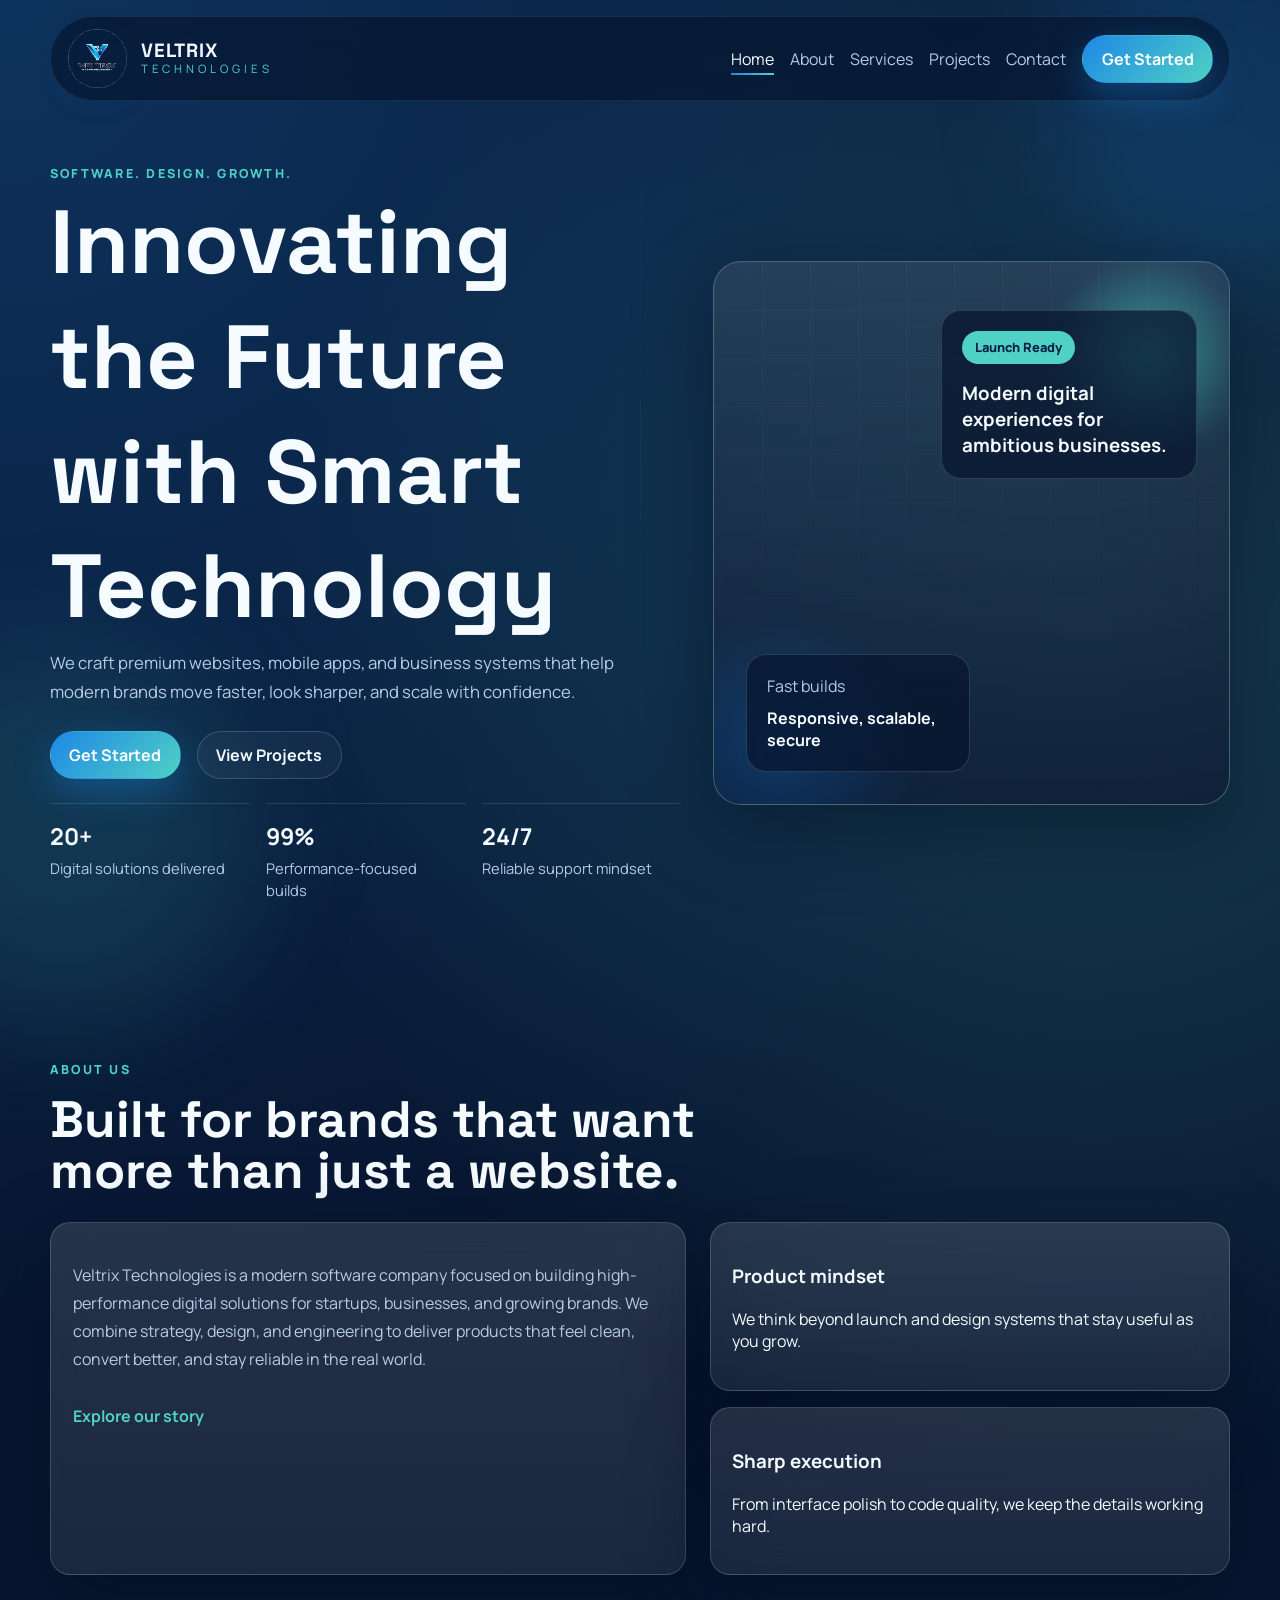
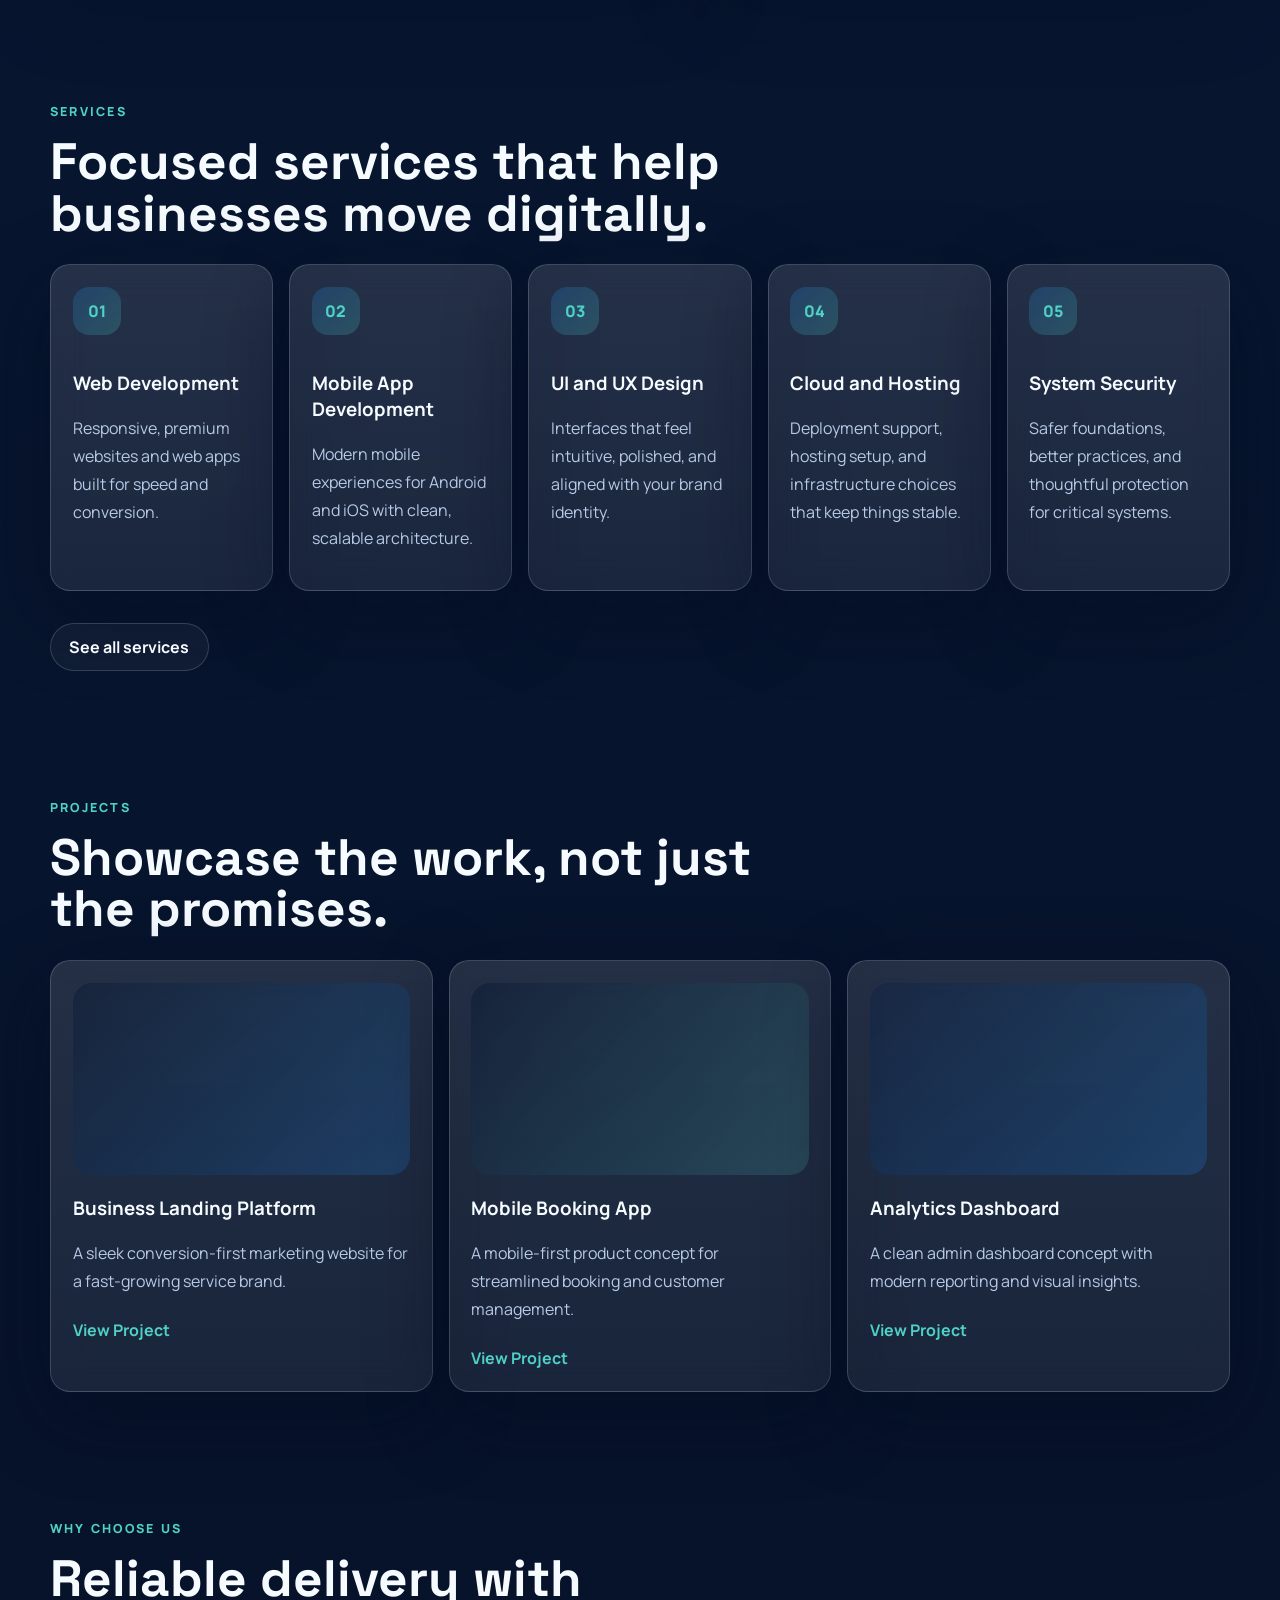
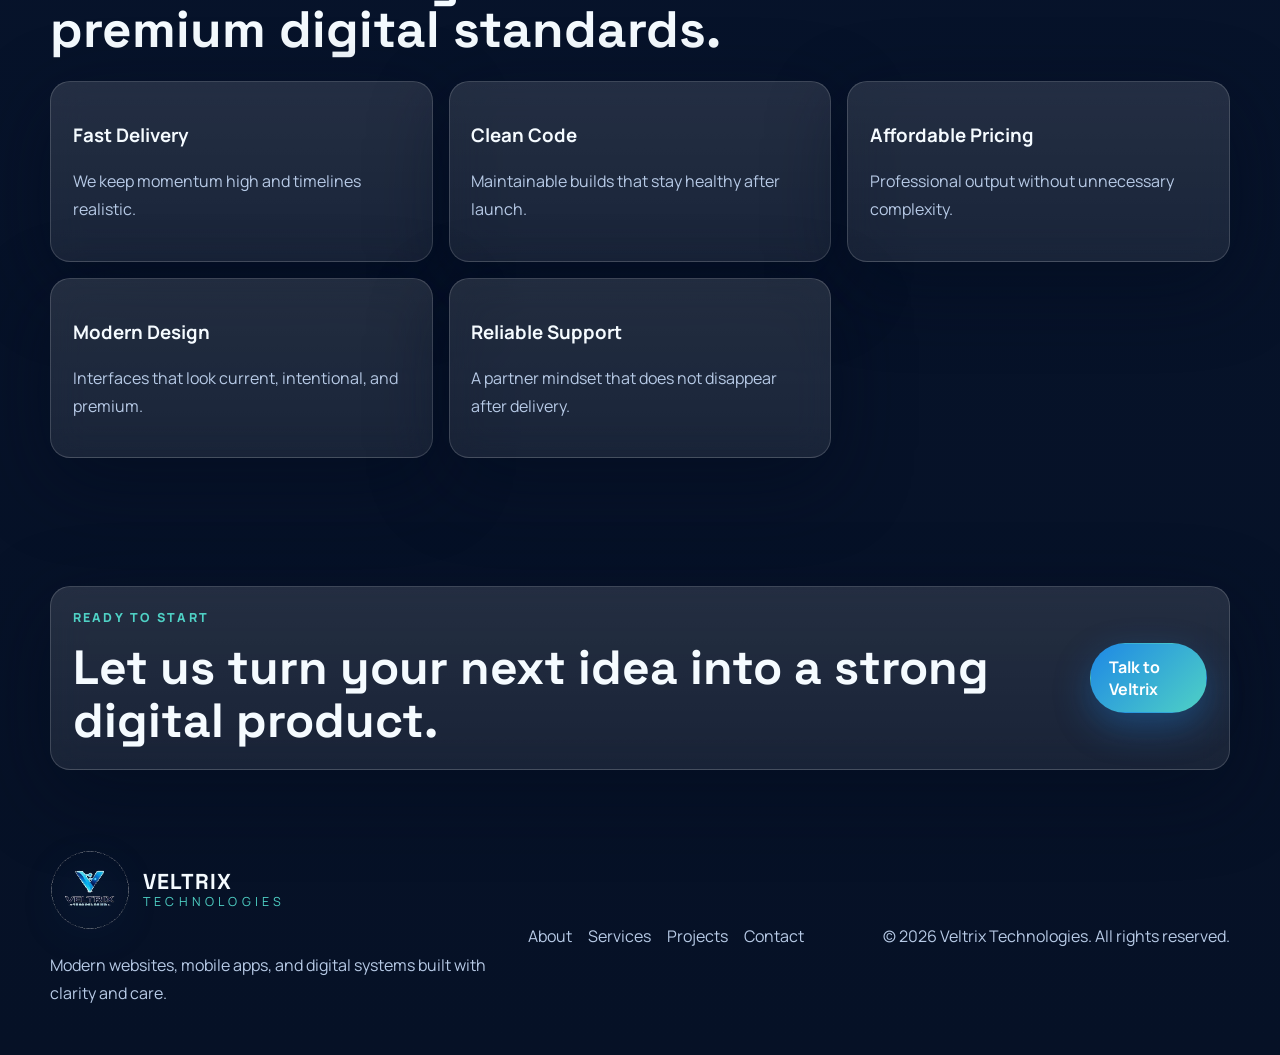
==== veltrix technologies/index.html @ 3b8d6b0b "Veltrix Technologies is a modern tech-focused brand built around creating digital solutions that ble" ====
<!DOCTYPE html>
<html lang="en">
<head>
  <meta charset="UTF-8">
  <meta name="viewport" content="width=device-width, initial-scale=1.0">
  <meta
    name="description"
    content="Veltrix Technologies builds modern websites, mobile apps, and digital systems for ambitious businesses."
  >
  <title>Veltrix Technologies</title>
  <link rel="preconnect" href="https://fonts.googleapis.com">
  <link rel="preconnect" href="https://fonts.gstatic.com" crossorigin>
  <link
    href="https://fonts.googleapis.com/css2?family=Manrope:wght@400;500;600;700;800&family=Space+Grotesk:wght@500;700&display=swap"
    rel="stylesheet"
  >
  <link rel="stylesheet" href="styles.css">
</head>
<body>
  <div class="site-shell">
    <div class="ambient-line" aria-hidden="true"></div>
    <header class="hero-wrap">
      <nav class="navbar">
        <a class="brand" href="index.html" aria-label="Veltrix Technologies home">
          <img class="brand-mark" src="assets/logo-transparent.png" alt="Veltrix Technologies logo">
          <span class="brand-text">
            <strong>Veltrix</strong>
            <span>Technologies</span>
          </span>
        </a>

        <button class="nav-toggle" aria-label="Toggle navigation" aria-expanded="false">
          <span></span>
          <span></span>
          <span></span>
        </button>

        <div class="nav-links">
          <a class="active" href="index.html">Home</a>
          <a href="about.html">About</a>
          <a href="services.html">Services</a>
          <a href="projects.html">Projects</a>
          <a href="contact.html">Contact</a>
          <a class="btn btn-primary" href="contact.html">Get Started</a>
        </div>
      </nav>

      <section class="hero section">
        <div class="hero-copy">
          <p class="eyebrow">Software. Design. Growth.</p>
          <h1 class="hero-rotator" aria-live="polite">
            <span class="hero-rotator-text">Innovating the Future with Smart Technology</span>
          </h1>
          <p class="hero-text">
            We craft premium websites, mobile apps, and business systems that help modern
            brands move faster, look sharper, and scale with confidence.
          </p>
          <div class="hero-actions">
            <a class="btn btn-primary" href="contact.html">Get Started</a>
            <a class="btn btn-secondary" href="projects.html">View Projects</a>
          </div>
          <ul class="hero-metrics">
            <li><strong>20+</strong><span>Digital solutions delivered</span></li>
            <li><strong>99%</strong><span>Performance-focused builds</span></li>
            <li><strong>24/7</strong><span>Reliable support mindset</span></li>
          </ul>
        </div>

        <div class="hero-visual glass-card">
          <video
            class="hero-video"
            id="home-hero-video"
            autoplay
            muted
            loop
            playsinline
            poster="https://images.unsplash.com/photo-1515879218367-8466d910aaa4?auto=format&fit=crop&w=1200&q=80"
            aria-label="Developers coding on laptops"
          >
            <source id="home-hero-video-primary" src="https://www.pexels.com/download/video/34704446/" type="video/mp4">
            <source id="home-hero-video-secondary" src="https://www.pexels.com/download/video/11274330/" type="video/mp4">
          </video>
          <div class="visual-grid"></div>
          <div class="orb orb-one"></div>
          <div class="orb orb-two"></div>
          <div class="dashboard-card card-top">
            <span class="chip">Launch Ready</span>
            <h3>Modern digital experiences for ambitious businesses.</h3>
          </div>
          <div class="dashboard-card card-bottom">
            <p>Fast builds</p>
            <strong>Responsive, scalable, secure</strong>
          </div>
        </div>
      </section>
    </header>

    <main>
      <section class="section preview-section">
        <div class="section-heading">
          <p class="eyebrow">About Us</p>
          <h2>Built for brands that want more than just a website.</h2>
        </div>
        <div class="about-grid">
          <div class="about-copy glass-card">
            <p>
              Veltrix Technologies is a modern software company focused on building
              high-performance digital solutions for startups, businesses, and growing brands.
              We combine strategy, design, and engineering to deliver products that feel clean,
              convert better, and stay reliable in the real world.
            </p>
            <a class="text-link" href="about.html">Explore our story</a>
          </div>
          <div class="about-points">
            <article class="mini-card glass-card">
              <h3>Product mindset</h3>
              <p>We think beyond launch and design systems that stay useful as you grow.</p>
            </article>
            <article class="mini-card glass-card">
              <h3>Sharp execution</h3>
              <p>From interface polish to code quality, we keep the details working hard.</p>
            </article>
          </div>
        </div>
      </section>

      <section class="section services">
        <div class="section-heading">
          <p class="eyebrow">Services</p>
          <h2>Focused services that help businesses move digitally.</h2>
        </div>
        <div class="card-grid services-grid">
          <article class="service-card glass-card">
            <span class="icon">01</span>
            <h3>Web Development</h3>
            <p>Responsive, premium websites and web apps built for speed and conversion.</p>
          </article>
          <article class="service-card glass-card">
            <span class="icon">02</span>
            <h3>Mobile App Development</h3>
            <p>Modern mobile experiences for Android and iOS with clean, scalable architecture.</p>
          </article>
          <article class="service-card glass-card">
            <span class="icon">03</span>
            <h3>UI and UX Design</h3>
            <p>Interfaces that feel intuitive, polished, and aligned with your brand identity.</p>
          </article>
          <article class="service-card glass-card">
            <span class="icon">04</span>
            <h3>Cloud and Hosting</h3>
            <p>Deployment support, hosting setup, and infrastructure choices that keep things stable.</p>
          </article>
          <article class="service-card glass-card">
            <span class="icon">05</span>
            <h3>System Security</h3>
            <p>Safer foundations, better practices, and thoughtful protection for critical systems.</p>
          </article>
        </div>
        <div class="section-action">
          <a class="btn btn-secondary" href="services.html">See all services</a>
        </div>
      </section>

      <section class="section projects">
        <div class="section-heading">
          <p class="eyebrow">Projects</p>
          <h2>Showcase the work, not just the promises.</h2>
        </div>
        <div class="card-grid projects-grid">
          <article class="project-card glass-card">
            <div class="project-image project-one"></div>
            <h3>Business Landing Platform</h3>
            <p>A sleek conversion-first marketing website for a fast-growing service brand.</p>
            <a href="projects.html">View Project</a>
          </article>
          <article class="project-card glass-card">
            <div class="project-image project-two"></div>
            <h3>Mobile Booking App</h3>
            <p>A mobile-first product concept for streamlined booking and customer management.</p>
            <a href="projects.html">View Project</a>
          </article>
          <article class="project-card glass-card">
            <div class="project-image project-three"></div>
            <h3>Analytics Dashboard</h3>
            <p>A clean admin dashboard concept with modern reporting and visual insights.</p>
            <a href="projects.html">View Project</a>
          </article>
        </div>
      </section>

      <section class="section why-us">
        <div class="section-heading">
          <p class="eyebrow">Why Choose Us</p>
          <h2>Reliable delivery with premium digital standards.</h2>
        </div>
        <div class="card-grid why-grid">
          <article class="reason-card glass-card"><h3>Fast Delivery</h3><p>We keep momentum high and timelines realistic.</p></article>
          <article class="reason-card glass-card"><h3>Clean Code</h3><p>Maintainable builds that stay healthy after launch.</p></article>
          <article class="reason-card glass-card"><h3>Affordable Pricing</h3><p>Professional output without unnecessary complexity.</p></article>
          <article class="reason-card glass-card"><h3>Modern Design</h3><p>Interfaces that look current, intentional, and premium.</p></article>
          <article class="reason-card glass-card"><h3>Reliable Support</h3><p>A partner mindset that does not disappear after delivery.</p></article>
        </div>
      </section>

      <section class="section cta-band">
        <div class="cta-panel glass-card">
          <div>
            <p class="eyebrow">Ready To Start</p>
            <h2>Let us turn your next idea into a strong digital product.</h2>
          </div>
          <a class="btn btn-primary" href="contact.html">Talk to Veltrix</a>
        </div>
      </section>
    </main>

    <footer class="footer">
      <div class="footer-brand">
        <a class="brand" href="index.html">
          <img class="brand-mark" src="assets/logo-transparent.png" alt="Veltrix Technologies logo">
          <span class="brand-text">
            <strong>Veltrix</strong>
            <span>Technologies</span>
          </span>
        </a>
        <p>Modern websites, mobile apps, and digital systems built with clarity and care.</p>
      </div>
      <div class="footer-links">
        <a href="about.html">About</a>
        <a href="services.html">Services</a>
        <a href="projects.html">Projects</a>
        <a href="contact.html">Contact</a>
      </div>
      <p class="copyright">&copy; 2026 Veltrix Technologies. All rights reserved.</p>
    </footer>
  </div>

  <script src="script.js"></script>
</body>
</html>
---- veltrix technologies/styles.css ----
:root {
  --bg: #07152f;
  --bg-soft: #0a1f44;
  --surface: rgba(255, 255, 255, 0.08);
  --surface-strong: rgba(255, 255, 255, 0.12);
  --border: rgba(255, 255, 255, 0.16);
  --text: #f5fbff;
  --muted: #b7cae6;
  --primary: #1e88e5;
  --accent: #4fd1c5;
  --shadow: 0 24px 80px rgba(3, 11, 28, 0.45);
  --radius-lg: 28px;
  --radius-md: 20px;
  --radius-sm: 14px;
  --container: 1180px;
  --section-space: 4rem;
}

* {
  box-sizing: border-box;
}

html {
  scroll-behavior: smooth;
}

body {
  margin: 0;
  font-family: "Manrope", sans-serif;
  color: var(--text);
  background:
    radial-gradient(circle at top left, rgba(30, 136, 229, 0.24), transparent 30%),
    radial-gradient(circle at 85% 15%, rgba(79, 209, 197, 0.2), transparent 22%),
    linear-gradient(180deg, #081833 0%, #07152f 45%, #061126 100%);
  overflow-x: hidden;
}

body.menu-open {
  overflow: hidden;
}

a {
  color: inherit;
  text-decoration: none;
}

button,
input,
textarea {
  font: inherit;
}

.site-shell {
  position: relative;
  overflow: hidden;
}

.site-shell::before,
.site-shell::after {
  content: "";
  position: fixed;
  inset: auto;
  width: 24rem;
  height: 24rem;
  border-radius: 50%;
  filter: blur(60px);
  pointer-events: none;
  z-index: -1;
}

.site-shell::before {
  top: -6rem;
  right: -10rem;
  background: rgba(30, 136, 229, 0.18);
}

.site-shell::after {
  bottom: -8rem;
  left: -8rem;
  background: rgba(79, 209, 197, 0.12);
}

.site-shell .ambient-line {
  position: fixed;
  inset: 0 auto 0 50%;
  width: 1px;
  background: linear-gradient(180deg, transparent, rgba(79, 209, 197, 0.12), transparent);
  opacity: 0.35;
  pointer-events: none;
  z-index: -1;
}

.section,
.navbar,
.footer {
  width: min(calc(100% - 2rem), var(--container));
  margin: 0 auto;
}

.section {
  padding: var(--section-space) 0;
}

.hero-wrap {
  padding-bottom: 2rem;
}

.page-top {
  padding-bottom: 0.75rem;
}

.navbar {
  position: sticky;
  top: 0;
  z-index: 20;
  display: flex;
  align-items: center;
  justify-content: space-between;
  margin-top: 1rem;
  padding: 0.7rem 1rem;
  background: rgba(7, 21, 47, 0.68);
  border: 1px solid rgba(255, 255, 255, 0.08);
  border-radius: 999px;
  transition: transform 220ms ease, border-color 220ms ease, background 220ms ease, box-shadow 220ms ease;
  -webkit-backdrop-filter: blur(16px);
    backdrop-filter: blur(16px);
}

.brand {
  display: inline-flex;
  align-items: center;
  gap: 0.8rem;
  flex: 0 0 auto;
}

.brand-mark {
  width: 3.8rem;
  height: 3.8rem;
  display: block;
  object-fit: contain;
  object-position: center;
  filter: drop-shadow(0 10px 24px rgba(30, 136, 229, 0.25));
  transition: transform 260ms ease, filter 260ms ease;
}

.brand-text {
  display: flex;
  flex-direction: column;
  line-height: 0.95;
}

.brand-text strong {
  font-family: "Space Grotesk", sans-serif;
  font-size: 1.2rem;
  letter-spacing: 0.05em;
  text-transform: uppercase;
}

.brand-text span {
  margin-top: 0.22rem;
  font-size: 0.72rem;
  color: var(--accent);
  letter-spacing: 0.34em;
  text-transform: uppercase;
}

.brand:hover .brand-mark,
.brand:focus-visible .brand-mark {
  transform: translateY(-2px) scale(1.02);
  filter: drop-shadow(0 16px 30px rgba(79, 209, 197, 0.32));
}

.nav-links {
  display: flex;
  align-items: center;
  gap: 1rem;
}

.nav-links a:not(.btn) {
  position: relative;
  color: var(--muted);
  transition: color 180ms ease, transform 180ms ease;
}

.nav-links a:not(.btn)::after {
  content: "";
  position: absolute;
  left: 0;
  bottom: -0.35rem;
  width: 100%;
  height: 2px;
  background: linear-gradient(90deg, var(--primary), var(--accent));
  transform: scaleX(0);
  transform-origin: left;
  transition: transform 220ms ease;
}

.nav-links a.active:not(.btn) {
  color: var(--text);
}

.nav-links a:not(.btn):hover,
.nav-links a:not(.btn):focus-visible {
  color: var(--text);
  transform: translateY(-1px);
}

.nav-links a:not(.btn):hover::after,
.nav-links a:not(.btn):focus-visible::after,
.nav-links a.active:not(.btn)::after {
  transform: scaleX(1);
}

.nav-toggle {
  display: none;
  border: 0;
  background: transparent;
  flex-direction: column;
  gap: 0.35rem;
  padding: 0.25rem;
  cursor: pointer;
}

.nav-toggle span {
  width: 1.5rem;
  height: 2px;
  background: var(--text);
  border-radius: 999px;
  transition: transform 180ms ease, opacity 180ms ease;
}

.btn {
  display: inline-flex;
  align-items: center;
  justify-content: center;
  gap: 0.5rem;
  padding: 0.75rem 1.15rem;
  border: 1px solid transparent;
  border-radius: 999px;
  font-weight: 700;
  position: relative;
  overflow: hidden;
  transition: transform 180ms ease, box-shadow 180ms ease, border-color 180ms ease, background 180ms ease;
}

.btn:hover,
.btn:focus-visible {
  transform: translateY(-2px);
}

.btn-primary {
  background: linear-gradient(135deg, var(--primary), var(--accent));
  color: #fff;
  box-shadow: 0 14px 36px rgba(30, 136, 229, 0.35);
}

.btn::after {
  content: "";
  position: absolute;
  inset: 0;
  background: linear-gradient(120deg, transparent 20%, rgba(255, 255, 255, 0.24) 50%, transparent 80%);
  transform: translateX(-120%);
  transition: transform 450ms ease;
}

.btn:hover::after,
.btn:focus-visible::after {
  transform: translateX(120%);
}

.btn-secondary {
  background: rgba(255, 255, 255, 0.04);
  color: var(--text);
  border-color: var(--border);
}

.hero {
  display: grid;
  grid-template-columns: 1.1fr 0.9fr;
  align-items: center;
  gap: 2rem;
  min-height: calc(100vh - 7rem);
}

.eyebrow {
  margin: 0 0 1rem;
  text-transform: uppercase;
  letter-spacing: 0.18em;
  color: var(--accent);
  font-size: 0.78rem;
  font-weight: 800;
}

.hero h1,
.section-heading h2 {
  margin: 0;
  font-family: "Space Grotesk", sans-serif;
  line-height: 1;
}

.hero h1 {
  font-size: clamp(3rem, 7vw, 5.7rem);
  max-width: 11ch;
}

.hero-rotator {
  position: relative;
  min-height: 3.6em;
}

.hero-rotator-text {
  display: inline-flex;
  flex-wrap: wrap;
  gap: 0.28em;
  align-content: flex-start;
}

.hero-rotator-word {
  display: inline-block;
  opacity: 1;
  transform: translateY(0);
}

.hero-rotator-text.is-entering .hero-rotator-word {
  opacity: 0;
  transform: translateY(0.45em);
  animation: heroWordIn 0.55s ease forwards;
}

.hero-rotator-text.is-leaving .hero-rotator-word {
  animation: heroWordOut 0.42s ease forwards;
}

.page-hero {
  padding-top: 3rem;
  padding-bottom: 1rem;
}

.page-hero-split {
  display: grid;
  grid-template-columns: minmax(0, 1.05fr) minmax(20rem, 0.95fr);
  align-items: stretch;
  gap: 1.5rem;
}

.page-hero-copy {
  max-width: 40rem;
  display: flex;
  flex-direction: column;
  justify-content: center;
}

.page-hero-balanced {
  align-items: center;
}

.page-hero-balanced .page-hero-copy {
  max-width: 38rem;
}

.page-hero h1 {
  margin: 0;
  max-width: 12ch;
  font-family: "Space Grotesk", sans-serif;
  font-size: clamp(2.8rem, 7vw, 5rem);
  line-height: 1;
}

.hero-text,
.about-copy p,
.service-card p,
.project-card p,
.reason-card p,
.story-card p,
.value-card p,
.timeline-step p,
.capability-copy p,
.leader-card p,
.contact-panel p,
.footer p {
  color: var(--muted);
  line-height: 1.75;
}

.hero-text {
  max-width: 60ch;
  margin: 1rem 0 0;
  font-size: 1.05rem;
}

.hero-actions {
  display: flex;
  flex-wrap: wrap;
  gap: 1rem;
  margin: 1.5rem 0;
}

.hero-metrics {
  list-style: none;
  padding: 0;
  margin: 1.4rem 0 0;
  display: grid;
  grid-template-columns: repeat(3, minmax(0, 1fr));
  gap: 1rem;
}

.hero-metrics li {
  padding: 1rem 1rem 0 0;
  border-top: 1px solid rgba(255, 255, 255, 0.12);
}

.hero-metrics strong {
  display: block;
  font-size: 1.45rem;
  margin-bottom: 0.35rem;
}

.hero-metrics span {
  color: var(--muted);
  font-size: 0.92rem;
}

.glass-card {
  background: linear-gradient(180deg, var(--surface-strong), var(--surface));
  border: 1px solid var(--border);
  box-shadow: var(--shadow);
  -webkit-backdrop-filter: blur(18px);
  backdrop-filter: blur(18px);
  transition: transform 260ms ease, border-color 260ms ease, box-shadow 260ms ease, background 260ms ease;
}

.hero-visual {
  position: relative;
  min-height: 34rem;
  border-radius: var(--radius-lg);
  overflow: hidden;
  isolation: isolate;
}

.hero-video {
  width: 100%;
  height: 100%;
  object-fit: cover;
  transition: opacity 420ms ease;
}

.hero-video.is-swapping {
  opacity: 0.45;
}

.hero-visual .hero-video {
  position: absolute;
  inset: 0;
}

.hero-visual::after,
.hero-media::after {
  content: "";
  position: absolute;
  inset: 0;
  background: linear-gradient(180deg, rgba(7, 21, 47, 0.18), rgba(7, 21, 47, 0.72));
  pointer-events: none;
}

.visual-grid {
  position: absolute;
  inset: 0;
  background-image:
    linear-gradient(rgba(255, 255, 255, 0.06) 1px, transparent 1px),
    linear-gradient(90deg, rgba(255, 255, 255, 0.06) 1px, transparent 1px);
  background-size: 3rem 3rem;
  mask-image: linear-gradient(180deg, rgba(0, 0, 0, 0.8), transparent);
  animation: pulseGrid 10s linear infinite;
}

.orb {
  position: absolute;
  border-radius: 50%;
  filter: blur(8px);
  animation: drift 9s ease-in-out infinite;
}

.orb-one {
  width: 14rem;
  height: 14rem;
  right: -2rem;
  top: -1rem;
  background: radial-gradient(circle, rgba(79, 209, 197, 0.9), transparent 65%);
}

.orb-two {
  width: 18rem;
  height: 18rem;
  left: -5rem;
  bottom: -6rem;
  animation-delay: -3s;
  background: radial-gradient(circle, rgba(30, 136, 229, 0.9), transparent 68%);
}

.dashboard-card {
  position: absolute;
  background: rgba(7, 21, 47, 0.72);
  border: 1px solid rgba(255, 255, 255, 0.14);
  border-radius: var(--radius-md);
  padding: 1.25rem;
  z-index: 2;
}

.card-top {
  top: 3rem;
  right: 2rem;
  max-width: 16rem;
}

.card-bottom {
  left: 2rem;
  bottom: 2rem;
  max-width: 14rem;
}

.chip {
  display: inline-flex;
  padding: 0.45rem 0.8rem;
  border-radius: 999px;
  font-size: 0.8rem;
  color: var(--bg-soft);
  background: var(--accent);
  font-weight: 800;
}

.dashboard-card h3,
.dashboard-card p,
.dashboard-card strong {
  margin: 0;
}

.dashboard-card h3 {
  margin-top: 1rem;
  line-height: 1.4;
}

.card-bottom p {
  color: var(--muted);
  margin-bottom: 0.65rem;
}

.section-heading {
  max-width: 44rem;
  margin-bottom: 1.6rem;
}

.hero-media {
  position: relative;
  min-height: 21rem;
  height: 100%;
  border-radius: var(--radius-lg);
  overflow: hidden;
}

.page-hero-balanced .hero-media {
  min-height: 18.5rem;
  max-height: 21rem;
}

.media-badge,
.media-caption {
  position: absolute;
  z-index: 2;
  -webkit-backdrop-filter: blur(14px);
  backdrop-filter: blur(14px);
}

.media-badge {
  top: 1.4rem;
  left: 1.4rem;
  display: inline-flex;
  align-items: center;
  gap: 0.55rem;
  padding: 0.7rem 1rem;
  border-radius: 999px;
  background: rgba(7, 21, 47, 0.7);
  border: 1px solid rgba(255, 255, 255, 0.14);
  color: #fff;
  font-size: 0.85rem;
  font-weight: 700;
  letter-spacing: 0.04em;
  text-transform: uppercase;
}

.media-badge::before {
  content: "";
  width: 0.65rem;
  height: 0.65rem;
  border-radius: 50%;
  background: var(--accent);
  box-shadow: 0 0 0 0.35rem rgba(79, 209, 197, 0.16);
}

.media-caption {
  right: 1.4rem;
  bottom: 1.4rem;
  max-width: 16rem;
  padding: 1rem 1.1rem;
  border-radius: 1.1rem;
  background: rgba(7, 21, 47, 0.74);
  border: 1px solid rgba(255, 255, 255, 0.12);
}

.media-caption strong,
.media-caption span {
  display: block;
}

.media-caption strong {
  margin-bottom: 0.3rem;
  font-size: 1rem;
}

.media-caption span {
  color: var(--muted);
  line-height: 1.55;
  font-size: 0.92rem;
}

.section-heading h2 {
  font-size: clamp(2rem, 4vw, 3.4rem);
}

.section-action {
  margin-top: 2rem;
}

.text-link {
  display: inline-block;
  margin-top: 1rem;
  color: var(--accent);
  font-weight: 700;
}

.about-grid,
.contact-grid,
.story-grid,
.capability-grid {
  display: grid;
  grid-template-columns: 1.1fr 0.9fr;
  gap: 1.5rem;
}

.about-copy,
.story-card,
.capability-copy,
.capability-list,
.leader-card,
.contact-panel,
.contact-form,
.mini-card,
.service-card,
.project-card,
.reason-card,
.value-card,
.timeline-step,
.stat-card,
.cta-panel {
  border-radius: var(--radius-md);
  padding: 1.35rem;
}

.about-points,
.story-stack,
.values-grid {
  display: grid;
  gap: 1rem;
}

.card-grid {
  display: grid;
  gap: 1rem;
}

.services-grid {
  grid-template-columns: repeat(5, minmax(0, 1fr));
}

.projects-grid,
.why-grid,
.projects-grid-wide {
  grid-template-columns: repeat(3, minmax(0, 1fr));
}

.service-card,
.project-card,
.reason-card,
.mini-card,
.value-card,
.timeline-step,
.stat-card {
  transition: transform 220ms ease, border-color 220ms ease, box-shadow 220ms ease;
}

.service-card:hover,
.project-card:hover,
.reason-card:hover,
.mini-card:hover,
.value-card:hover,
.timeline-step:hover,
.stat-card:hover,
.contact-panel:hover,
.contact-form:hover,
.about-copy:hover,
.story-card:hover,
.capability-copy:hover,
.capability-list:hover,
.leader-card:hover {
  transform: translateY(-8px) scale(1.01);
  border-color: rgba(79, 209, 197, 0.35);
  box-shadow: 0 26px 60px rgba(3, 11, 28, 0.55);
}

.icon {
  display: inline-flex;
  align-items: center;
  justify-content: center;
  width: 3rem;
  height: 3rem;
  margin-bottom: 1rem;
  border-radius: 1rem;
  font-weight: 800;
  background: linear-gradient(135deg, rgba(30, 136, 229, 0.22), rgba(79, 209, 197, 0.22));
  color: var(--accent);
}

.project-image {
  height: 12rem;
  border-radius: 1.2rem;
  margin-bottom: 1.25rem;
  background-size: cover;
  background-position: center;
}

.project-one {
  background:
    linear-gradient(135deg, rgba(7, 21, 47, 0.38), rgba(30, 136, 229, 0.22)),
    url("https://images.unsplash.com/photo-1498050108023-c5249f4df085?auto=format&fit=crop&w=1200&q=80");
}

.project-two {
  background:
    linear-gradient(135deg, rgba(7, 21, 47, 0.42), rgba(79, 209, 197, 0.18)),
    url("https://images.unsplash.com/photo-1515879218367-8466d910aaa4?auto=format&fit=crop&w=1200&q=80");
}

.project-three {
  background:
    linear-gradient(135deg, rgba(10, 31, 68, 0.4), rgba(30, 136, 229, 0.24)),
    url("https://images.unsplash.com/photo-1461749280684-dccba630e2f6?auto=format&fit=crop&w=1200&q=80");
}

.project-card a {
  display: inline-block;
  margin-top: 0.5rem;
  color: var(--accent);
  font-weight: 700;
  transition: transform 180ms ease, color 180ms ease;
}

.project-card a:hover,
.project-card a:focus-visible,
.text-link:hover,
.text-link:focus-visible {
  transform: translateX(4px);
}

.stats-grid {
  display: grid;
  grid-template-columns: repeat(4, minmax(0, 1fr));
  gap: 1.5rem;
}

.stat-card strong {
  display: block;
  font-family: "Space Grotesk", sans-serif;
  font-size: 2.4rem;
  margin-bottom: 0.75rem;
}

.stat-card span {
  color: var(--muted);
  line-height: 1.6;
}

.values-grid {
  grid-template-columns: repeat(4, minmax(0, 1fr));
}

.timeline {
  display: grid;
  grid-template-columns: repeat(4, minmax(0, 1fr));
  gap: 1.5rem;
}

.timeline-number {
  display: inline-flex;
  margin-bottom: 1rem;
  color: var(--accent);
  font-weight: 800;
  letter-spacing: 0.08em;
}

.capability-list h3 {
  margin-top: 0;
}

.capability-list ul {
  padding-left: 1.2rem;
  margin: 1rem 0 0;
  color: var(--muted);
  line-height: 1.9;
}

.cta-panel {
  display: flex;
  align-items: center;
  justify-content: space-between;
  gap: 1.5rem;
}

.cta-panel h2,
.leader-card h2,
.story-card h2,
.capability-copy h2 {
  margin: 0;
  font-family: "Space Grotesk", sans-serif;
  font-size: clamp(2rem, 4vw, 3rem);
  line-height: 1.1;
}

.leader-card {
  max-width: 58rem;
}

.timeline-step,
.stat-card,
.reason-card,
.service-card,
.project-card,
.mini-card,
.value-card {
  position: relative;
  overflow: hidden;
}

.timeline-step::before,
.stat-card::before,
.reason-card::before,
.service-card::before,
.project-card::before,
.mini-card::before,
.value-card::before {
  content: "";
  position: absolute;
  inset: auto -20% -45% auto;
  width: 10rem;
  height: 10rem;
  border-radius: 50%;
  background: radial-gradient(circle, rgba(79, 209, 197, 0.18), transparent 70%);
  opacity: 0;
  transition: opacity 220ms ease;
}

.timeline-step:hover::before,
.stat-card:hover::before,
.reason-card:hover::before,
.service-card:hover::before,
.project-card:hover::before,
.mini-card:hover::before,
.value-card:hover::before {
  opacity: 1;
}

.contact-list {
  list-style: none;
  padding: 0;
  margin: 2rem 0 0;
  display: grid;
  gap: 1rem;
}

.contact-list li {
  display: flex;
  flex-direction: column;
  gap: 0.35rem;
}

.contact-list span {
  color: var(--muted);
}

.contact-list a {
  color: var(--accent);
  text-decoration: none;
  width: fit-content;
}

.contact-list a:hover {
  text-decoration: underline;
}

.social-links {
  display: flex;
  flex-wrap: wrap;
  gap: 0.8rem;
  margin-top: 1.4rem;
}

.social-link {
  width: 2.9rem;
  height: 2.9rem;
  display: inline-flex;
  align-items: center;
  justify-content: center;
  border-radius: 999px;
  border: 1px solid rgba(255, 255, 255, 0.12);
  background: rgba(255, 255, 255, 0.04);
  transition: transform 180ms ease, border-color 180ms ease, box-shadow 180ms ease, background 180ms ease;
}

.social-link svg {
  width: 1.18rem;
  height: 1.18rem;
  fill: #fff;
}

.social-link:hover,
.social-link:focus-visible {
  transform: translateY(-3px);
  border-color: rgba(79, 209, 197, 0.35);
  box-shadow: 0 14px 30px rgba(3, 11, 28, 0.32);
}

.social-whatsapp:hover,
.social-whatsapp:focus-visible {
  background: rgba(37, 211, 102, 0.18);
}

.social-facebook:hover,
.social-facebook:focus-visible {
  background: rgba(24, 119, 242, 0.18);
}

.social-instagram:hover,
.social-instagram:focus-visible {
  background: rgba(225, 48, 108, 0.18);
}

.social-x:hover,
.social-x:focus-visible {
  background: rgba(255, 255, 255, 0.12);
}

.contact-form {
  display: grid;
  gap: 1rem;
}

.contact-form label {
  display: grid;
  gap: 0.55rem;
  font-weight: 600;
}

.contact-form input,
.contact-form textarea {
  width: 100%;
  border: 1px solid rgba(255, 255, 255, 0.14);
  border-radius: var(--radius-sm);
  background: rgba(255, 255, 255, 0.04);
  color: var(--text);
  padding: 0.95rem 1rem;
  outline: none;
  transition: border-color 180ms ease, box-shadow 180ms ease;
}

.contact-form input:focus,
.contact-form textarea:focus {
  border-color: rgba(79, 209, 197, 0.6);
  box-shadow: 0 0 0 4px rgba(79, 209, 197, 0.12);
}

.map-panel {
  margin-top: 1rem;
  display: grid;
  grid-template-columns: minmax(0, 0.9fr) minmax(0, 1.1fr);
  gap: 1.25rem;
  align-items: stretch;
}

.map-copy {
  padding: 0.25rem;
}

.map-copy h2 {
  margin: 0;
  font-family: "Space Grotesk", sans-serif;
  font-size: clamp(1.8rem, 4vw, 2.6rem);
  line-height: 1.08;
}

.map-copy p:not(.eyebrow) {
  color: var(--muted);
  line-height: 1.75;
}

.map-embed {
  min-height: 22rem;
  border-radius: 1.25rem;
  overflow: hidden;
  border: 1px solid rgba(255, 255, 255, 0.1);
  background: rgba(255, 255, 255, 0.03);
}

.map-embed iframe {
  width: 100%;
  height: 100%;
  border: 0;
  display: block;
}

.send-options {
  padding: 1rem;
  border: 1px solid rgba(255, 255, 255, 0.12);
  border-radius: var(--radius-sm);
  background: rgba(255, 255, 255, 0.03);
}

.send-options-label {
  margin: 0 0 0.9rem;
  color: var(--muted);
  line-height: 1.6;
}

.send-options-grid {
  display: grid;
  grid-template-columns: repeat(2, minmax(0, 1fr));
  gap: 0.75rem;
}

.send-option {
  display: flex;
  align-items: center;
  gap: 0.7rem;
  padding: 0.95rem 1rem;
  border-radius: var(--radius-sm);
  border: 1px solid rgba(255, 255, 255, 0.12);
  background: rgba(7, 21, 47, 0.42);
  cursor: pointer;
}

.send-option input {
  accent-color: var(--accent);
}

.send-option span {
  font-weight: 700;
}

.footer {
  display: grid;
  grid-template-columns: 1.1fr 0.8fr auto;
  align-items: center;
  gap: 1.5rem;
  padding: 1rem 0 2rem;
}

.footer-links {
  display: flex;
  flex-wrap: wrap;
  gap: 1rem;
  color: var(--muted);
}

.copyright {
  color: var(--muted);
  text-align: right;
}

@keyframes drift {
  0%,
  100% {
    transform: translate3d(0, 0, 0) scale(1);
  }
  50% {
    transform: translate3d(0.8rem, -1rem, 0) scale(1.06);
  }
}

@keyframes pulseGrid {
  0%,
  100% {
    opacity: 0.42;
    transform: scale(1);
  }
  50% {
    opacity: 0.72;
    transform: scale(1.03);
  }
}

@keyframes floatUp {
  0% {
    opacity: 0;
    transform: translateY(34px);
  }
  100% {
    opacity: 1;
    transform: translateY(0);
  }
}

@keyframes heroWordIn {
  0% {
    opacity: 0;
    transform: translateY(0.45em);
  }
  100% {
    opacity: 1;
    transform: translateY(0);
  }
}

@keyframes heroWordOut {
  0% {
    opacity: 1;
    transform: translateY(0);
  }
  100% {
    opacity: 0;
    transform: translateY(-0.35em);
  }
}

.reveal {
  opacity: 0;
  transform: translateY(34px);
}

.reveal.is-visible {
  animation: floatUp 0.8s cubic-bezier(0.2, 0.8, 0.2, 1) forwards;
}

.hero-copy > *:nth-child(1),
.page-hero-copy > *:nth-child(1) {
  animation: floatUp 0.6s ease forwards;
}

.hero-copy > *:nth-child(2),
.page-hero-copy > *:nth-child(2) {
  opacity: 0;
  animation: floatUp 0.7s ease 0.08s forwards;
}

.hero-copy > *:nth-child(3),
.page-hero-copy > *:nth-child(3) {
  opacity: 0;
  animation: floatUp 0.7s ease 0.16s forwards;
}

.hero-actions,
.hero-metrics,
.hero-visual,
.hero-media {
  opacity: 0;
  animation: floatUp 0.8s ease 0.24s forwards;
}

@media (max-width: 1080px) {
  .services-grid {
    grid-template-columns: repeat(2, minmax(0, 1fr));
  }

  .projects-grid,
  .projects-grid-wide,
  .why-grid,
  .about-grid,
  .contact-grid,
  .story-grid,
  .capability-grid,
  .stats-grid,
  .values-grid,
  .timeline,
  .hero,
  .page-hero-split,
  .footer {
    grid-template-columns: 1fr;
  }

  .hero {
    min-height: auto;
    padding-top: 2rem;
  }

  .hero-visual {
    min-height: 26rem;
  }

  .hero-media {
    min-height: 22rem;
  }

  .copyright {
    text-align: left;
  }
}

@media (max-width: 760px) {
  .navbar {
    border-radius: 1.4rem;
    align-items: flex-start;
    padding: 0.85rem;
  }

  .nav-toggle {
    display: inline-flex;
    margin-left: auto;
  }

  .nav-links {
    position: absolute;
    top: calc(100% + 0.75rem);
    left: 0;
    right: 0;
    display: none;
    flex-direction: column;
    align-items: flex-start;
    padding: 1rem;
    background: rgba(7, 21, 47, 0.96);
    border: 1px solid rgba(255, 255, 255, 0.08);
    border-radius: 1.4rem;
    box-shadow: var(--shadow);
  }

  .nav-links.is-open {
    display: flex;
  }

  .hero-metrics,
  .services-grid,
  .projects-grid,
  .projects-grid-wide,
  .why-grid,
  .map-panel {
    grid-template-columns: 1fr;
  }

  .section {
    padding: 3rem 0;
  }

  .hero h1 {
    font-size: clamp(2.7rem, 12vw, 4rem);
  }

  .card-top,
  .card-bottom {
    position: relative;
    inset: auto;
    margin: 1.2rem;
    max-width: none;
  }

  .cta-panel {
    align-items: flex-start;
    flex-direction: column;
  }

  .brand-mark {
    object-position: center;
  }

  .brand {
    gap: 0.55rem;
  }

  .brand-mark {
    width: 3.15rem;
    height: 3.15rem;
  }

  .brand-text strong {
    font-size: 1rem;
  }

  .brand-text span {
    font-size: 0.62rem;
    letter-spacing: 0.24em;
  }

  .send-options-grid {
    grid-template-columns: 1fr;
  }
}

@media (prefers-reduced-motion: reduce) {
  html {
    scroll-behavior: auto;
  }

  *,
  *::before,
  *::after {
    animation: none !important;
    transition: none !important;
  }
}
.footer .brand {
  align-items: center;
}

.footer .brand-mark {
  width: 5rem;
  height: 5rem;
}

.footer .brand-text strong {
  font-size: 1.35rem;
}

.footer .brand-text span {
  font-size: 0.78rem;
}
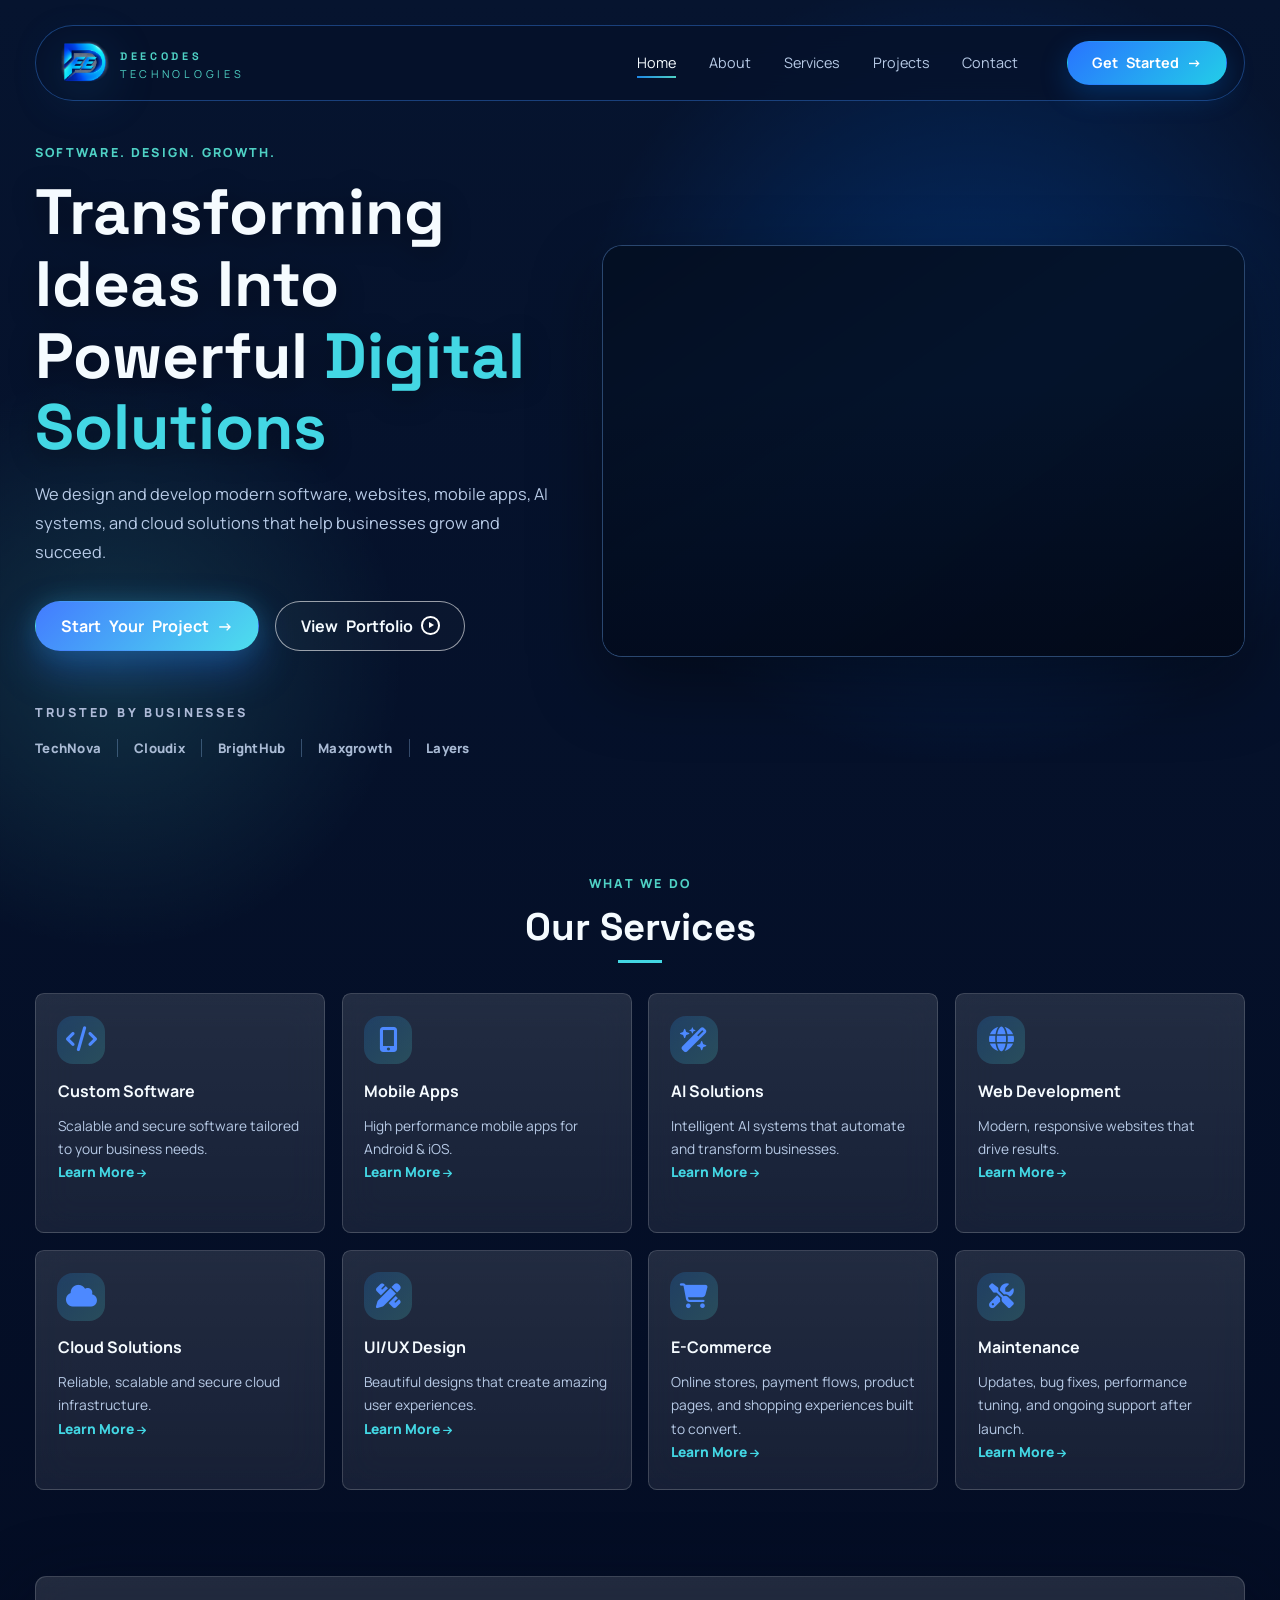
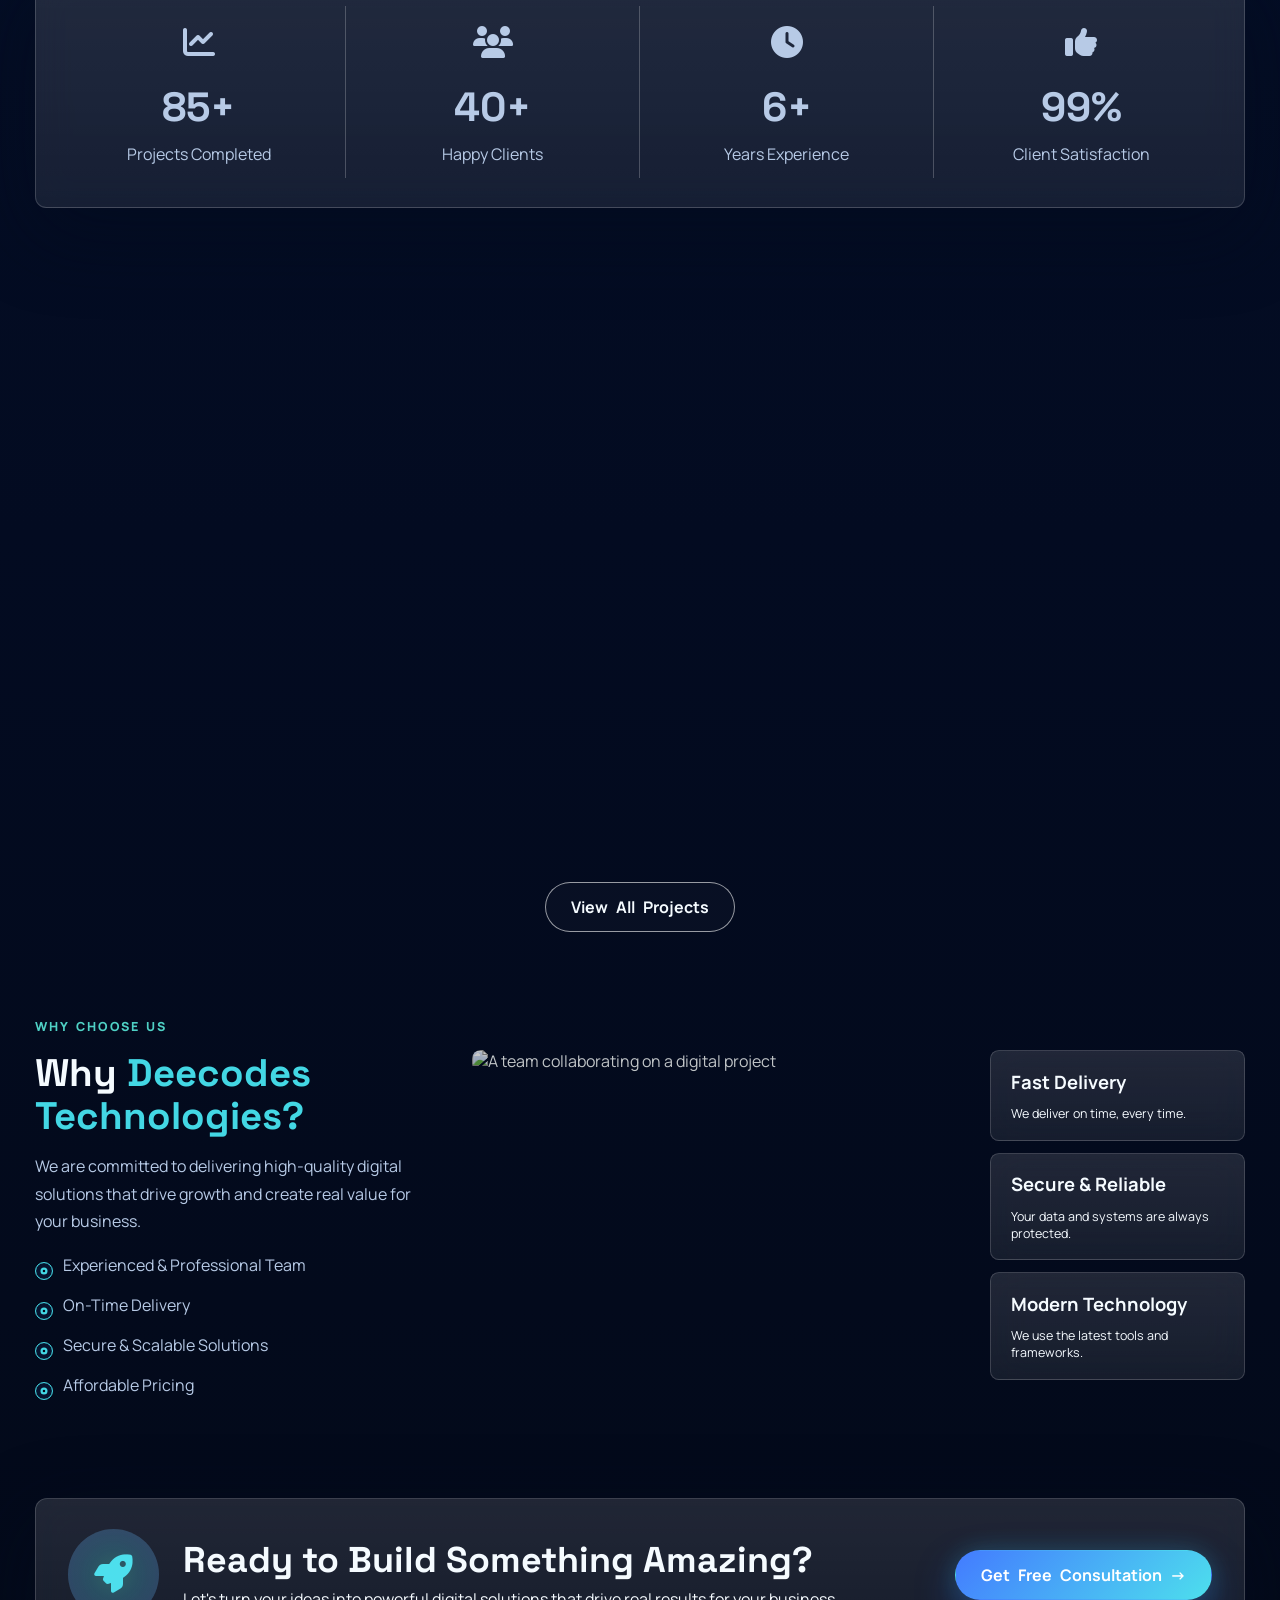
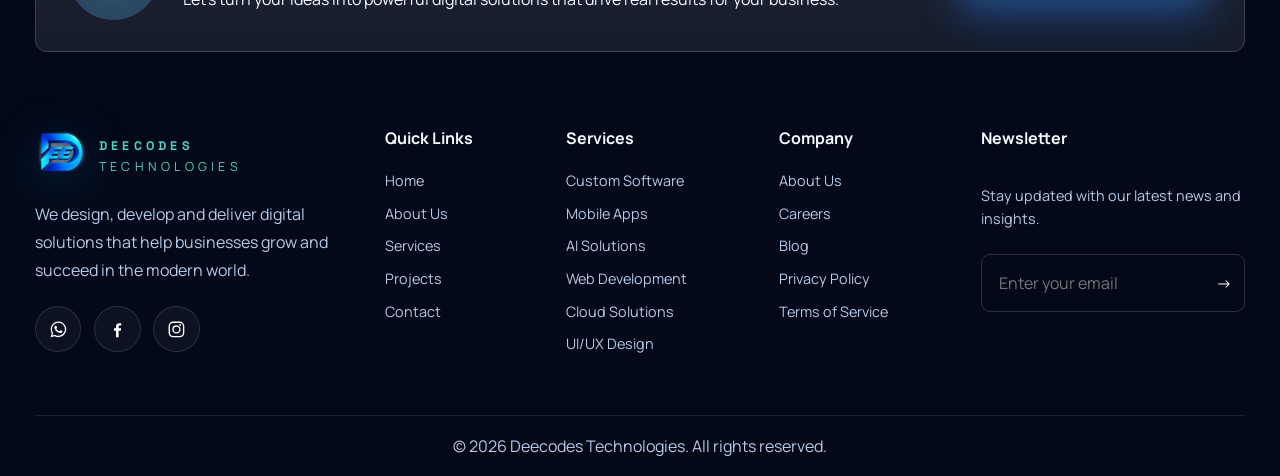
==== commit c2adcdfa: "newupdates" ====
--- a/veltrix technologies/index.html
+++ b/veltrix technologies/index.html
@@ -3,236 +3,132 @@
 <head>
   <meta charset="UTF-8">
   <meta name="viewport" content="width=device-width, initial-scale=1.0">
-  <meta
-    name="description"
-    content="Veltrix Technologies builds modern websites, mobile apps, and digital systems for ambitious businesses."
-  >
-  <title>Veltrix Technologies</title>
+  <meta name="description" content="Deecodes Technologies builds modern websites, mobile apps, AI systems, and cloud solutions for growing businesses.">
+  <title>Deecodes Technologies</title>
   <link rel="preconnect" href="https://fonts.googleapis.com">
   <link rel="preconnect" href="https://fonts.gstatic.com" crossorigin>
-  <link
-    href="https://fonts.googleapis.com/css2?family=Manrope:wght@400;500;600;700;800&family=Space+Grotesk:wght@500;700&display=swap"
-    rel="stylesheet"
-  >
+  <link href="https://fonts.googleapis.com/css2?family=Manrope:wght@400;500;600;700;800&family=Space+Grotesk:wght@500;700&display=swap" rel="stylesheet">
+  <link rel="stylesheet" href="https://cdnjs.cloudflare.com/ajax/libs/font-awesome/6.5.2/css/all.min.css">
   <link rel="stylesheet" href="styles.css">
 </head>
 <body>
-  <div class="site-shell">
+  <div class="site-shell home-page">
     <div class="ambient-line" aria-hidden="true"></div>
     <header class="hero-wrap">
       <nav class="navbar">
-        <a class="brand" href="index.html" aria-label="Veltrix Technologies home">
-          <img class="brand-mark" src="assets/logo-transparent.png" alt="Veltrix Technologies logo">
-          <span class="brand-text">
-            <strong>Veltrix</strong>
-            <span>Technologies</span>
-          </span>
+        <a class="brand" href="index.html" aria-label="Deecodes Technologies home">
+          <img class="brand-mark" src="assets/deelogo.png" alt="Deecodes Technologies logo">
+          <span class="brand-text"><strong>Deecodes</strong><span>Technologies</span></span>
         </a>
-
-        <button class="nav-toggle" aria-label="Toggle navigation" aria-expanded="false">
-          <span></span>
-          <span></span>
-          <span></span>
-        </button>
-
+        <button class="nav-toggle" aria-label="Toggle navigation" aria-expanded="false"><span></span><span></span><span></span></button>
         <div class="nav-links">
           <a class="active" href="index.html">Home</a>
           <a href="about.html">About</a>
           <a href="services.html">Services</a>
           <a href="projects.html">Projects</a>
           <a href="contact.html">Contact</a>
-          <a class="btn btn-primary" href="contact.html">Get Started</a>
+          <a class="btn btn-primary nav-cta" href="contact.html">Get Started <span aria-hidden="true">-&gt;</span></a>
         </div>
       </nav>
 
       <section class="hero section">
         <div class="hero-copy">
           <p class="eyebrow">Software. Design. Growth.</p>
-          <h1 class="hero-rotator" aria-live="polite">
-            <span class="hero-rotator-text">Innovating the Future with Smart Technology</span>
-          </h1>
-          <p class="hero-text">
-            We craft premium websites, mobile apps, and business systems that help modern
-            brands move faster, look sharper, and scale with confidence.
-          </p>
+          <h1>Transforming Ideas Into Powerful <span class="highlight">Digital Solutions</span></h1>
+          <p class="hero-text">We design and develop modern software, websites, mobile apps, AI systems, and cloud solutions that help businesses grow and succeed.</p>
           <div class="hero-actions">
-            <a class="btn btn-primary" href="contact.html">Get Started</a>
-            <a class="btn btn-secondary" href="projects.html">View Projects</a>
+            <a class="btn btn-primary" href="contact.html">Start Your Project <span aria-hidden="true">-&gt;</span></a>
+            <a class="btn btn-secondary" href="projects.html">View Portfolio <span class="play-dot" aria-hidden="true"></span></a>
           </div>
-          <ul class="hero-metrics">
-            <li><strong>20+</strong><span>Digital solutions delivered</span></li>
-            <li><strong>99%</strong><span>Performance-focused builds</span></li>
-            <li><strong>24/7</strong><span>Reliable support mindset</span></li>
-          </ul>
+          <div class="trusted-strip">
+            <span>Trusted by businesses</span>
+            <ul><li>TechNova</li><li>Cloudix</li><li>BrightHub</li><li>Maxgrowth</li><li>Layers</li></ul>
+          </div>
         </div>
 
-        <div class="hero-visual glass-card">
-          <video
-            class="hero-video"
-            id="home-hero-video"
-            autoplay
-            muted
-            loop
-            playsinline
-            poster="https://images.unsplash.com/photo-1515879218367-8466d910aaa4?auto=format&fit=crop&w=1200&q=80"
-            aria-label="Developers coding on laptops"
-          >
-            <source id="home-hero-video-primary" src="https://www.pexels.com/download/video/34704446/" type="video/mp4">
-            <source id="home-hero-video-secondary" src="https://www.pexels.com/download/video/11274330/" type="video/mp4">
-          </video>
-          <div class="visual-grid"></div>
-          <div class="orb orb-one"></div>
-          <div class="orb orb-two"></div>
-          <div class="dashboard-card card-top">
-            <span class="chip">Launch Ready</span>
-            <h3>Modern digital experiences for ambitious businesses.</h3>
-          </div>
-          <div class="dashboard-card card-bottom">
-            <p>Fast builds</p>
-            <strong>Responsive, scalable, secure</strong>
-          </div>
+        <div class="hero-showcase">
+          <iframe class="hero-photo hero-video" src="https://assets.pinterest.com/ext/embed.html?id=1143492161662664214&amp;autoplay=1&amp;muted=1" title="Deecodes technology video" loading="lazy" allow="autoplay; fullscreen" sandbox="allow-scripts allow-same-origin" allowfullscreen></iframe>
         </div>
       </section>
     </header>
 
     <main>
       <section class="section preview-section">
-        <div class="section-heading">
-          <p class="eyebrow">About Us</p>
-          <h2>Built for brands that want more than just a website.</h2>
-        </div>
-        <div class="about-grid">
-          <div class="about-copy glass-card">
-            <p>
-              Veltrix Technologies is a modern software company focused on building
-              high-performance digital solutions for startups, businesses, and growing brands.
-              We combine strategy, design, and engineering to deliver products that feel clean,
-              convert better, and stay reliable in the real world.
-            </p>
-            <a class="text-link" href="about.html">Explore our story</a>
-          </div>
-          <div class="about-points">
-            <article class="mini-card glass-card">
-              <h3>Product mindset</h3>
-              <p>We think beyond launch and design systems that stay useful as you grow.</p>
-            </article>
-            <article class="mini-card glass-card">
-              <h3>Sharp execution</h3>
-              <p>From interface polish to code quality, we keep the details working hard.</p>
-            </article>
-          </div>
+        <div class="section-heading centered"><p class="eyebrow">What We Do</p><h2>Our Services</h2></div>
+        <div class="card-grid services-grid">
+          <article class="service-card glass-card"><span class="icon"><i class="fa-solid fa-code" aria-hidden="true"></i></span><h3>Custom Software</h3><p>Scalable and secure software tailored to your business needs.</p><a href="services.html">Learn More <i class="fa-solid fa-arrow-right" aria-hidden="true"></i></a></article>
+          <article class="service-card glass-card"><span class="icon"><i class="fa-solid fa-mobile-screen-button" aria-hidden="true"></i></span><h3>Mobile Apps</h3><p>High performance mobile apps for Android & iOS.</p><a href="services.html">Learn More <i class="fa-solid fa-arrow-right" aria-hidden="true"></i></a></article>
+          <article class="service-card glass-card"><span class="icon"><i class="fa-solid fa-wand-magic-sparkles" aria-hidden="true"></i></span><h3>AI Solutions</h3><p>Intelligent AI systems that automate and transform businesses.</p><a href="services.html">Learn More <i class="fa-solid fa-arrow-right" aria-hidden="true"></i></a></article>
+          <article class="service-card glass-card"><span class="icon"><i class="fa-solid fa-globe" aria-hidden="true"></i></span><h3>Web Development</h3><p>Modern, responsive websites that drive results.</p><a href="services.html">Learn More <i class="fa-solid fa-arrow-right" aria-hidden="true"></i></a></article>
+          <article class="service-card glass-card"><span class="icon"><i class="fa-solid fa-cloud" aria-hidden="true"></i></span><h3>Cloud Solutions</h3><p>Reliable, scalable and secure cloud infrastructure.</p><a href="services.html">Learn More <i class="fa-solid fa-arrow-right" aria-hidden="true"></i></a></article>
+          <article class="service-card glass-card"><span class="icon"><i class="fa-solid fa-pen-ruler" aria-hidden="true"></i></span><h3>UI/UX Design</h3><p>Beautiful designs that create amazing user experiences.</p><a href="services.html">Learn More <i class="fa-solid fa-arrow-right" aria-hidden="true"></i></a></article>
+          <article class="service-card glass-card"><span class="icon"><i class="fa-solid fa-cart-shopping" aria-hidden="true"></i></span><h3>E-Commerce</h3><p>Online stores, payment flows, product pages, and shopping experiences built to convert.</p><a href="services.html">Learn More <i class="fa-solid fa-arrow-right" aria-hidden="true"></i></a></article>
+          <article class="service-card glass-card"><span class="icon"><i class="fa-solid fa-screwdriver-wrench" aria-hidden="true"></i></span><h3>Maintenance</h3><p>Updates, bug fixes, performance tuning, and ongoing support after launch.</p><a href="services.html">Learn More <i class="fa-solid fa-arrow-right" aria-hidden="true"></i></a></article>
         </div>
       </section>
 
-      <section class="section services">
-        <div class="section-heading">
-          <p class="eyebrow">Services</p>
-          <h2>Focused services that help businesses move digitally.</h2>
-        </div>
-        <div class="card-grid services-grid">
-          <article class="service-card glass-card">
-            <span class="icon">01</span>
-            <h3>Web Development</h3>
-            <p>Responsive, premium websites and web apps built for speed and conversion.</p>
-          </article>
-          <article class="service-card glass-card">
-            <span class="icon">02</span>
-            <h3>Mobile App Development</h3>
-            <p>Modern mobile experiences for Android and iOS with clean, scalable architecture.</p>
-          </article>
-          <article class="service-card glass-card">
-            <span class="icon">03</span>
-            <h3>UI and UX Design</h3>
-            <p>Interfaces that feel intuitive, polished, and aligned with your brand identity.</p>
-          </article>
-          <article class="service-card glass-card">
-            <span class="icon">04</span>
-            <h3>Cloud and Hosting</h3>
-            <p>Deployment support, hosting setup, and infrastructure choices that keep things stable.</p>
-          </article>
-          <article class="service-card glass-card">
-            <span class="icon">05</span>
-            <h3>System Security</h3>
-            <p>Safer foundations, better practices, and thoughtful protection for critical systems.</p>
-          </article>
-        </div>
-        <div class="section-action">
-          <a class="btn btn-secondary" href="services.html">See all services</a>
+      <section class="section stats-section">
+        <div class="stats-grid glass-card">
+          <article class="stat-card"><span class="stat-icon"><i class="fa-solid fa-chart-line" aria-hidden="true"></i></span><strong>85+</strong><span>Projects Completed</span></article>
+          <article class="stat-card"><span class="stat-icon"><i class="fa-solid fa-users" aria-hidden="true"></i></span><strong>40+</strong><span>Happy Clients</span></article>
+          <article class="stat-card"><span class="stat-icon"><i class="fa-solid fa-clock" aria-hidden="true"></i></span><strong>6+</strong><span>Years Experience</span></article>
+          <article class="stat-card"><span class="stat-icon"><i class="fa-solid fa-thumbs-up" aria-hidden="true"></i></span><strong>99%</strong><span>Client Satisfaction</span></article>
         </div>
       </section>
 
       <section class="section projects">
-        <div class="section-heading">
-          <p class="eyebrow">Projects</p>
-          <h2>Showcase the work, not just the promises.</h2>
+        <div class="section-heading centered"><p class="eyebrow">Our Work</p><h2>Recent Projects</h2></div>
+        <div class="card-grid projects-grid">
+          <article class="project-card glass-card"><img class="project-image" src="https://images.unsplash.com/photo-1498050108023-c5249f4df085?auto=format&fit=crop&w=1200&q=80" alt="Fintech dashboard displayed on a laptop"><h3>Fintech Dashboard</h3><p>Secure fintech platform with real-time analytics and management.</p><div class="tags"><span>React</span><span>Node.js</span><span>MongoDB</span></div><a href="projects.html">Learn More -&gt;</a></article>
+          <article class="project-card glass-card"><img class="project-image" src="https://images.unsplash.com/photo-1515879218367-8466d910aaa4?auto=format&fit=crop&w=1200&q=80" alt="Developer building an e-commerce platform"><h3>E-Commerce Platform</h3><p>Full-featured e-commerce solution with modern UI/UX.</p><div class="tags"><span>Laravel</span><span>Vue.js</span><span>MySQL</span></div><a href="projects.html">Learn Project -&gt;</a></article>
+          <article class="project-card glass-card"><img class="project-image" src="https://images.unsplash.com/photo-1461749280684-dccba630e2f6?auto=format&fit=crop&w=1200&q=80" alt="Code editor for an AI chat assistant"><h3>AI Chat Assistant</h3><p>AI-powered assistant for customer support automation.</p><div class="tags"><span>Python</span><span>AI/ML</span><span>FastAPI</span></div><a href="projects.html">View Project -&gt;</a></article>
+          <article class="project-card glass-card"><img class="project-image" src="https://images.unsplash.com/photo-1497366811353-6870744d04b2?auto=format&fit=crop&w=1200&q=80" alt="Modern office interior for a business website project"><h3>Business Website</h3><p>Corporate website for a leading consulting firm.</p><div class="tags"><span>HTML</span><span>CSS</span><span>JavaScript</span></div><a href="projects.html">View Project -&gt;</a></article>
         </div>
-        <div class="card-grid projects-grid">
-          <article class="project-card glass-card">
-            <div class="project-image project-one"></div>
-            <h3>Business Landing Platform</h3>
-            <p>A sleek conversion-first marketing website for a fast-growing service brand.</p>
-            <a href="projects.html">View Project</a>
-          </article>
-          <article class="project-card glass-card">
-            <div class="project-image project-two"></div>
-            <h3>Mobile Booking App</h3>
-            <p>A mobile-first product concept for streamlined booking and customer management.</p>
-            <a href="projects.html">View Project</a>
-          </article>
-          <article class="project-card glass-card">
-            <div class="project-image project-three"></div>
-            <h3>Analytics Dashboard</h3>
-            <p>A clean admin dashboard concept with modern reporting and visual insights.</p>
-            <a href="projects.html">View Project</a>
-          </article>
-        </div>
+        <div class="section-action centered-action"><a class="btn btn-secondary" href="projects.html">View All Projects</a></div>
       </section>
 
       <section class="section why-us">
-        <div class="section-heading">
-          <p class="eyebrow">Why Choose Us</p>
-          <h2>Reliable delivery with premium digital standards.</h2>
-        </div>
-        <div class="card-grid why-grid">
-          <article class="reason-card glass-card"><h3>Fast Delivery</h3><p>We keep momentum high and timelines realistic.</p></article>
-          <article class="reason-card glass-card"><h3>Clean Code</h3><p>Maintainable builds that stay healthy after launch.</p></article>
-          <article class="reason-card glass-card"><h3>Affordable Pricing</h3><p>Professional output without unnecessary complexity.</p></article>
-          <article class="reason-card glass-card"><h3>Modern Design</h3><p>Interfaces that look current, intentional, and premium.</p></article>
-          <article class="reason-card glass-card"><h3>Reliable Support</h3><p>A partner mindset that does not disappear after delivery.</p></article>
+        <div class="why-layout">
+          <div class="why-copy">
+            <p class="eyebrow">Why Choose Us</p>
+            <h2>Why <span class="highlight">Deecodes Technologies?</span></h2>
+            <p>We are committed to delivering high-quality digital solutions that drive growth and create real value for your business.</p>
+            <ul><li>Experienced & Professional Team</li><li>On-Time Delivery</li><li>Secure & Scalable Solutions</li><li>Affordable Pricing</li></ul>
+          </div>
+          <div class="why-media">
+            <img src="https://images.unsplash.com/photo-1556761175-b413da4baf72?auto=format&fit=crop&w=1200&q=80" alt="A team collaborating on a digital project">
+            <div class="why-features">
+              <article class="feature-card glass-card"><strong>Fast Delivery</strong><p>We deliver on time, every time.</p></article>
+              <article class="feature-card glass-card"><strong>Secure & Reliable</strong><p>Your data and systems are always protected.</p></article>
+              <article class="feature-card glass-card"><strong>Modern Technology</strong><p>We use the latest tools and frameworks.</p></article>
+            </div>
+          </div>
         </div>
       </section>
 
       <section class="section cta-band">
         <div class="cta-panel glass-card">
-          <div>
-            <p class="eyebrow">Ready To Start</p>
-            <h2>Let us turn your next idea into a strong digital product.</h2>
-          </div>
-          <a class="btn btn-primary" href="contact.html">Talk to Veltrix</a>
+          <div class="cta-icon" aria-hidden="true"><i class="fa-solid fa-rocket"></i></div>
+          <div><h2>Ready to Build Something Amazing?</h2><p>Let's turn your ideas into powerful digital solutions that drive real results for your business.</p></div>
+          <a class="btn btn-primary" href="contact.html">Get Free Consultation <span aria-hidden="true">-&gt;</span></a>
         </div>
       </section>
     </main>
 
     <footer class="footer">
       <div class="footer-brand">
-        <a class="brand" href="index.html">
-          <img class="brand-mark" src="assets/logo-transparent.png" alt="Veltrix Technologies logo">
-          <span class="brand-text">
-            <strong>Veltrix</strong>
-            <span>Technologies</span>
-          </span>
-        </a>
-        <p>Modern websites, mobile apps, and digital systems built with clarity and care.</p>
+        <a class="brand" href="index.html"><img class="brand-mark" src="assets/deelogo.png" alt="Deecodes Technologies logo"><span class="brand-text"><strong>Deecodes</strong><span>Technologies</span></span></a>
+        <p>We design, develop and deliver digital solutions that help businesses grow and succeed in the modern world.</p>
+        <div class="social-links" aria-label="Social links"><a class="social-link social-whatsapp" href="https://wa.me/254746899732" target="_blank" rel="noopener noreferrer" aria-label="Chat on WhatsApp"><svg viewBox="0 0 24 24" aria-hidden="true"><path d="M19.05 4.94A9.8 9.8 0 0 0 12.04 2c-5.45 0-9.88 4.43-9.88 9.88 0 1.74.45 3.43 1.3 4.92L2 22l5.35-1.4a9.84 9.84 0 0 0 4.69 1.19h.01c5.45 0 9.88-4.43 9.88-9.88a9.8 9.8 0 0 0-2.88-6.97Zm-7.01 15.18h-.01a8.16 8.16 0 0 1-4.16-1.14l-.3-.18-3.18.83.85-3.1-.2-.32a8.2 8.2 0 0 1-1.26-4.35c0-4.53 3.69-8.22 8.23-8.22 2.2 0 4.27.86 5.83 2.41a8.17 8.17 0 0 1 2.4 5.82c0 4.54-3.69 8.23-8.2 8.23Zm4.51-6.14c-.25-.13-1.48-.73-1.71-.81-.23-.08-.4-.13-.57.12-.17.25-.65.81-.8.97-.15.17-.3.19-.55.06-.25-.13-1.06-.39-2.02-1.23-.74-.66-1.24-1.47-1.39-1.72-.15-.25-.02-.38.11-.51.11-.11.25-.3.38-.44.13-.15.17-.25.25-.42.08-.17.04-.32-.02-.45-.06-.13-.57-1.36-.78-1.87-.21-.49-.42-.42-.57-.43h-.49c-.17 0-.45.06-.68.32-.23.25-.88.86-.88 2.09 0 1.23.9 2.42 1.03 2.59.13.17 1.77 2.7 4.29 3.79.6.26 1.06.42 1.42.54.6.19 1.14.16 1.57.1.48-.07 1.48-.61 1.69-1.2.21-.59.21-1.09.15-1.2-.06-.11-.23-.17-.48-.3Z"/></svg></a><a class="social-link social-facebook" href="https://www.facebook.com/" target="_blank" rel="noopener noreferrer" aria-label="Facebook"><svg viewBox="0 0 24 24" aria-hidden="true"><path d="M13.5 22v-8.2h2.77l.42-3.22H13.5V8.53c0-.93.26-1.56 1.59-1.56h1.7V4.09c-.29-.04-1.3-.09-2.47-.09-2.45 0-4.13 1.49-4.13 4.24v2.34H7.5v3.22h2.69V22h3.31Z"/></svg></a><a class="social-link social-instagram" href="https://www.instagram.com/" target="_blank" rel="noopener noreferrer" aria-label="Instagram"><svg viewBox="0 0 24 24" aria-hidden="true"><path d="M7.75 2h8.5A5.75 5.75 0 0 1 22 7.75v8.5A5.75 5.75 0 0 1 16.25 22h-8.5A5.75 5.75 0 0 1 2 16.25v-8.5A5.75 5.75 0 0 1 7.75 2Zm0 1.75A4 4 0 0 0 3.75 7.75v8.5a4 4 0 0 0 4 4h8.5a4 4 0 0 0 4-4v-8.5a4 4 0 0 0-4-4h-8.5Zm8.94 1.31a1.19 1.19 0 1 1 0 2.38 1.19 1.19 0 0 1 0-2.38ZM12 6.72A5.28 5.28 0 1 1 6.72 12 5.29 5.29 0 0 1 12 6.72Zm0 1.75A3.53 3.53 0 1 0 15.53 12 3.53 3.53 0 0 0 12 8.47Z"/></svg></a></div>
       </div>
-      <div class="footer-links">
-        <a href="about.html">About</a>
-        <a href="services.html">Services</a>
-        <a href="projects.html">Projects</a>
-        <a href="contact.html">Contact</a>
-      </div>
-      <p class="copyright">&copy; 2026 Veltrix Technologies. All rights reserved.</p>
+      <div class="footer-column"><h3>Quick Links</h3><a href="index.html">Home</a><a href="about.html">About Us</a><a href="services.html">Services</a><a href="projects.html">Projects</a><a href="contact.html">Contact</a></div>
+      <div class="footer-column"><h3>Services</h3><a href="services.html">Custom Software</a><a href="services.html">Mobile Apps</a><a href="services.html">AI Solutions</a><a href="services.html">Web Development</a><a href="services.html">Cloud Solutions</a><a href="services.html">UI/UX Design</a></div>
+      <div class="footer-column"><h3>Company</h3><a href="about.html">About Us</a><a href="contact.html">Careers</a><a href="projects.html">Blog</a><a href="contact.html">Privacy Policy</a><a href="contact.html">Terms of Service</a></div>
+      <div class="footer-column newsletter"><h3>Newsletter</h3><p>Stay updated with our latest news and insights.</p><form><input type="email" placeholder="Enter your email" aria-label="Email address"><button type="submit" aria-label="Subscribe">-&gt;</button></form></div>
+      <p class="copyright">&copy; 2026 Deecodes Technologies. All rights reserved.</p>
     </footer>
-  </div>
+
+    </div>
 
   <script src="script.js"></script>
 </body>
--- a/veltrix technologies/styles.css
+++ b/veltrix technologies/styles.css
@@ -29,9 +29,9 @@
   font-family: "Manrope", sans-serif;
   color: var(--text);
   background:
-    radial-gradient(circle at top left, rgba(30, 136, 229, 0.24), transparent 30%),
-    radial-gradient(circle at 85% 15%, rgba(79, 209, 197, 0.2), transparent 22%),
-    linear-gradient(180deg, #081833 0%, #07152f 45%, #061126 100%);
+    radial-gradient(circle at 76% 10%, rgba(0, 112, 255, 0.28), transparent 25rem),
+    radial-gradient(circle at 9% 18%, rgba(79, 209, 197, 0.16), transparent 18rem),
+    linear-gradient(180deg, #06142f 0%, #030b21 58%, #030917 100%);
   overflow-x: hidden;
 }
 
@@ -93,7 +93,7 @@
 .section,
 .navbar,
 .footer {
-  width: min(calc(100% - 2rem), var(--container));
+  width: min(calc(100% - 4rem), 1210px);
   margin: 0 auto;
 }
 
@@ -116,11 +116,12 @@
   display: flex;
   align-items: center;
   justify-content: space-between;
-  margin-top: 1rem;
-  padding: 0.7rem 1rem;
-  background: rgba(7, 21, 47, 0.68);
-  border: 1px solid rgba(255, 255, 255, 0.08);
+  margin-top: 1.55rem;
+  padding: 0.72rem 1.05rem 0.72rem 1.35rem;
+  background: rgba(6, 17, 42, 0.78);
+  border: 1px solid rgba(64, 142, 255, 0.38);
   border-radius: 999px;
+  box-shadow: inset 0 0 36px rgba(39, 121, 255, 0.12), 0 18px 70px rgba(0, 0, 0, 0.32);
   transition: transform 220ms ease, border-color 220ms ease, background 220ms ease, box-shadow 220ms ease;
   -webkit-backdrop-filter: blur(16px);
     backdrop-filter: blur(16px);
@@ -134,8 +135,8 @@
 }
 
 .brand-mark {
-  width: 3.8rem;
-  height: 3.8rem;
+  width: 3.2rem;
+  height: 3.2rem;
   display: block;
   object-fit: contain;
   object-position: center;
@@ -173,7 +174,8 @@
 .nav-links {
   display: flex;
   align-items: center;
-  gap: 1rem;
+  gap: 2.05rem;
+  font-size: 0.9rem;
 }
 
 .nav-links a:not(.btn) {
@@ -234,7 +236,8 @@
   align-items: center;
   justify-content: center;
   gap: 0.5rem;
-  padding: 0.75rem 1.15rem;
+  min-height: 3.1rem;
+  padding: 0.82rem 1.55rem;
   border: 1px solid transparent;
   border-radius: 999px;
   font-weight: 700;
@@ -249,9 +252,9 @@
 }
 
 .btn-primary {
-  background: linear-gradient(135deg, var(--primary), var(--accent));
+  background: linear-gradient(135deg, #437bff 0%, #4ddfed 100%);
   color: #fff;
-  box-shadow: 0 14px 36px rgba(30, 136, 229, 0.35);
+  box-shadow: 0 18px 42px rgba(36, 119, 255, 0.35), 0 0 26px rgba(77, 223, 237, 0.18);
 }
 
 .btn::after {
@@ -269,9 +272,9 @@
 }
 
 .btn-secondary {
-  background: rgba(255, 255, 255, 0.04);
+  background: rgba(255, 255, 255, 0.025);
   color: var(--text);
-  border-color: var(--border);
+  border-color: rgba(255, 255, 255, 0.58);
 }
 
 .hero {
@@ -280,6 +283,7 @@
   align-items: center;
   gap: 2rem;
   min-height: calc(100vh - 7rem);
+  padding-top: 2rem;
 }
 
 .eyebrow {
@@ -292,15 +296,1699 @@
 }
 
 .hero h1,
-.section-heading h2 {
+.section-heading h2,
+.cta-panel h2 {
   margin: 0;
   font-family: "Space Grotesk", sans-serif;
   line-height: 1;
 }
 
 .hero h1 {
-  font-size: clamp(3rem, 7vw, 5.7rem);
+  font-size: clamp(3rem, 6vw, 5.7rem);
   max-width: 11ch;
+}
+
+.highlight {
+  color: #43d7e4;
+}
+
+.hero-pulse {
+  margin-top: 1.75rem;
+  padding: 1.3rem 1.4rem;
+  border-radius: var(--radius-md);
+  background: rgba(255, 255, 255, 0.06);
+  border: 1px solid rgba(255, 255, 255, 0.1);
+}
+
+.hero-pulse strong,
+.hero-pulse span {
+  display: block;
+}
+
+.hero-pulse strong {
+  font-size: 1rem;
+  margin-bottom: 0.4rem;
+}
+
+.hero-visual {
+  position: relative;
+  min-height: 36rem;
+  border-radius: var(--radius-lg);
+  overflow: hidden;
+  isolation: isolate;
+}
+
+.hero-frame {
+  position: relative;
+  width: 100%;
+  height: 100%;
+  overflow: hidden;
+  border-radius: var(--radius-lg);
+}
+
+.hero-frame img {
+  width: 100%;
+  height: 100%;
+  object-fit: cover;
+  display: block;
+}
+
+.hero-badge {
+  position: absolute;
+  display: flex;
+  flex-direction: column;
+  gap: 0.35rem;
+  padding: 1rem 1.1rem;
+  border-radius: 1.25rem;
+  background: rgba(7, 21, 47, 0.82);
+  border: 1px solid rgba(255, 255, 255, 0.16);
+  backdrop-filter: blur(18px);
+}
+
+.hero-badge .chip {
+  background: rgba(79, 209, 197, 0.16);
+  color: var(--text);
+}
+
+.hero-badge strong {
+  font-size: 1.4rem;
+  display: block;
+}
+
+.badge-top {
+  top: 1.5rem;
+  left: 1.5rem;
+}
+
+.badge-right {
+  top: 1.5rem;
+  right: 1.5rem;
+}
+
+.badge-bottom-left {
+  left: 1.5rem;
+  bottom: 1.5rem;
+}
+
+.badge-bottom-right {
+  right: 1.5rem;
+  bottom: 1.5rem;
+}
+
+.hero-actions {
+  display: flex;
+  flex-wrap: wrap;
+  gap: 1rem;
+  margin: 1.5rem 0;
+}
+
+.hero-text {
+  max-width: 60ch;
+  margin: 1rem 0 0;
+  font-size: 1.05rem;
+}
+
+.stats-grid {
+  display: grid;
+  grid-template-columns: repeat(4, minmax(0, 1fr));
+  gap: 1rem;
+}
+
+.stat-card {
+  text-align: center;
+}
+
+.stat-card strong {
+  font-size: 2rem;
+}
+
+.stat-card span {
+  color: var(--muted);
+}
+
+/* Contact page reference layout */
+.contact-reference-page {
+  background:
+    linear-gradient(135deg, transparent 0 6%, rgba(30, 136, 229, 0.12) 6.1% 9%, transparent 9.1%) top left / 18rem 18rem no-repeat,
+    linear-gradient(315deg, transparent 0 8%, rgba(30, 136, 229, 0.12) 8.1% 11%, transparent 11.1%) bottom right / 20rem 20rem no-repeat,
+    radial-gradient(circle at 88% 28%, rgba(0, 112, 255, 0.18), transparent 24rem),
+    linear-gradient(180deg, #020c23 0%, #03102e 58%, #02091c 100%);
+}
+
+.contact-reference-page .navbar {
+  margin-top: 0;
+  width: min(calc(100% - 4rem), 1210px);
+  border-top: 0;
+  border-left-color: transparent;
+  border-right-color: transparent;
+  border-radius: 0;
+  background: rgba(2, 12, 35, 0.72);
+}
+
+.contact-reference-page .brand-mark {
+  width: 3.2rem;
+  height: 3.1rem;
+  object-fit: contain;
+}
+
+.contact-reference-page .brand-text {
+  display: flex;
+}
+
+.contact-reference-page .brand-text > span {
+  display: none;
+}
+
+.contact-reference-page .page-top {
+  padding-bottom: 0;
+}
+
+.contact-hero {
+  display: grid;
+  grid-template-columns: minmax(0, 1fr) minmax(32rem, 0.98fr);
+  gap: clamp(3rem, 7vw, 7rem);
+  align-items: center;
+  padding-top: 3.8rem;
+  padding-bottom: 2rem;
+}
+
+.contact-intro {
+  max-width: 34rem;
+}
+
+.contact-intro h1 {
+  margin: 0;
+  font-family: "Space Grotesk", sans-serif;
+  font-size: clamp(3rem, 6vw, 5.2rem);
+  line-height: 0.98;
+  letter-spacing: -0.02em;
+}
+
+.contact-intro h1 span {
+  color: #22c9f1;
+}
+
+.contact-intro .hero-text {
+  max-width: 34rem;
+  margin-top: 1.5rem;
+  color: #b8d2f3;
+  line-height: 1.7;
+}
+
+.contact-benefits {
+  display: grid;
+  grid-template-columns: repeat(3, minmax(0, 1fr));
+  gap: 1.2rem;
+  margin-top: 2.35rem;
+}
+
+.contact-benefits article {
+  min-width: 0;
+  padding-right: 1rem;
+  border-right: 1px solid rgba(64, 142, 255, 0.25);
+}
+
+.contact-benefits article:last-child {
+  border-right: 0;
+}
+
+.contact-benefit-icon,
+.detail-icon {
+  display: inline-flex;
+  align-items: center;
+  justify-content: center;
+  color: #20d5f3;
+  background: linear-gradient(145deg, rgba(0, 104, 255, 0.5), rgba(4, 38, 92, 0.75));
+  border: 1px solid rgba(0, 171, 255, 0.44);
+  box-shadow: 0 0 22px rgba(0, 153, 255, 0.16);
+}
+
+.contact-benefit-icon {
+  width: 2.5rem;
+  height: 2.5rem;
+  margin-bottom: 1rem;
+  border-radius: 0.7rem;
+  font-size: 1.35rem;
+}
+
+.contact-benefits strong,
+.contact-benefits p {
+  display: block;
+}
+
+.contact-benefits strong {
+  font-size: 0.95rem;
+}
+
+.contact-benefits p {
+  margin: 0.5rem 0 0;
+  color: #a6c4ed;
+  font-size: 0.82rem;
+  line-height: 1.55;
+}
+
+.contact-reference-page .contact-form {
+  gap: 1rem;
+  padding: 1.5rem;
+  border: 1px solid rgba(0, 133, 255, 0.64);
+  border-radius: 1rem;
+  background: linear-gradient(160deg, rgba(5, 34, 94, 0.72), rgba(2, 17, 54, 0.9));
+  box-shadow: 0 22px 70px rgba(0, 41, 125, 0.28), inset 0 0 28px rgba(0, 113, 255, 0.08);
+}
+
+.form-heading .eyebrow {
+  margin-bottom: 0.55rem;
+  font-size: 0.68rem;
+}
+
+.form-heading h2 {
+  margin: 0;
+  font-family: "Space Grotesk", sans-serif;
+  font-size: 1.8rem;
+}
+
+.form-heading > p:last-child {
+  margin: 0.5rem 0 1.2rem;
+  color: #a8c5e9;
+  font-size: 0.85rem;
+}
+
+.form-row {
+  display: grid;
+  grid-template-columns: repeat(2, minmax(0, 1fr));
+  gap: 0.85rem;
+}
+
+.contact-reference-page .contact-form label {
+  gap: 0.42rem;
+  color: #dceaff;
+  font-size: 0.72rem;
+}
+
+.contact-reference-page .contact-form input,
+.contact-reference-page .contact-form textarea,
+.contact-reference-page .contact-form select {
+  border-color: rgba(53, 137, 237, 0.4);
+  border-radius: 0.55rem;
+  background: rgba(0, 24, 74, 0.78);
+  color: #eef7ff;
+  padding: 0.82rem 0.9rem;
+  font-size: 0.78rem;
+}
+
+.contact-reference-page .contact-form select {
+  appearance: none;
+  background-image: linear-gradient(45deg, transparent 50%, #22c9f1 50%), linear-gradient(135deg, #22c9f1 50%, transparent 50%);
+  background-position: calc(100% - 1.1rem) 50%, calc(100% - 0.8rem) 50%;
+  background-size: 0.3rem 0.3rem, 0.3rem 0.3rem;
+  background-repeat: no-repeat;
+}
+
+.contact-reference-page .contact-form input::placeholder,
+.contact-reference-page .contact-form textarea::placeholder {
+  color: #7195ca;
+}
+
+.contact-reference-page .contact-form textarea {
+  min-height: 4.7rem;
+  resize: vertical;
+}
+
+.contact-reference-page .contact-form .btn {
+  width: 100%;
+  min-height: 2.8rem;
+  border-radius: 0.55rem;
+  font-size: 0.8rem;
+}
+
+.contact-details {
+  display: grid;
+  grid-template-columns: repeat(4, minmax(0, 1fr));
+  gap: 1rem;
+  padding-top: 0.6rem;
+  padding-bottom: 2rem;
+}
+
+.contact-detail-card {
+  display: flex;
+  align-items: center;
+  gap: 0.8rem;
+  min-width: 0;
+  min-height: 4.7rem;
+  padding: 0.85rem 0.95rem;
+  border: 1px solid rgba(31, 125, 235, 0.48);
+  border-radius: 0.75rem;
+  background: rgba(2, 19, 56, 0.65);
+}
+
+.detail-icon {
+  flex: 0 0 auto;
+  width: 2.4rem;
+  height: 2.4rem;
+  border-radius: 50%;
+  font-size: 1.15rem;
+}
+
+.contact-detail-card div {
+  min-width: 0;
+}
+
+.contact-detail-card strong,
+.contact-detail-card a,
+.contact-detail-card div > span {
+  display: block;
+}
+
+.contact-detail-card strong {
+  margin-bottom: 0.25rem;
+  font-size: 0.8rem;
+}
+
+.contact-detail-card a,
+.contact-detail-card div > span {
+  overflow-wrap: anywhere;
+  color: #a7c8f2;
+  font-size: 0.68rem;
+  line-height: 1.45;
+}
+
+.contact-detail-card a:hover {
+  color: var(--accent);
+}
+
+.detail-arrow {
+  margin-left: auto;
+  color: #1bc8f2;
+  font-size: 1rem;
+}
+
+.contact-reference-page .footer {
+  border-top: 1px solid rgba(64, 142, 255, 0.2);
+  padding-top: 1.35rem;
+}
+
+@media (max-width: 1100px) {
+  .contact-hero {
+    grid-template-columns: 1fr;
+    gap: 2.5rem;
+  }
+
+  .contact-intro {
+    max-width: none;
+  }
+
+  .contact-details {
+    grid-template-columns: repeat(2, minmax(0, 1fr));
+  }
+}
+
+@media (max-width: 600px) {
+  .contact-reference-page .navbar {
+    width: calc(100% - 2rem);
+  }
+
+  .contact-reference-page .brand-mark {
+    width: 3.2rem;
+  }
+
+  .contact-hero {
+    padding-top: 2.6rem;
+  }
+
+  .contact-intro h1 {
+    font-size: clamp(2.8rem, 14vw, 4.2rem);
+  }
+
+  .contact-benefits,
+  .form-row,
+  .contact-details {
+    grid-template-columns: 1fr;
+  }
+
+  .contact-benefits article {
+    padding: 0 0 1rem;
+    border-right: 0;
+    border-bottom: 1px solid rgba(64, 142, 255, 0.25);
+  }
+
+  .contact-benefits article:last-child {
+    border-bottom: 0;
+  }
+}
+
+/* Projects page reference layout */
+.projects-reference-page {
+  background:
+    linear-gradient(135deg, transparent 0 5%, rgba(30, 136, 229, 0.18) 5.1% 9%, transparent 9.1%) top left / 18rem 18rem no-repeat,
+    radial-gradient(circle at 78% 22%, rgba(0, 112, 255, 0.22), transparent 25rem),
+    linear-gradient(180deg, #020b21 0%, #031535 54%, #02091b 100%);
+}
+
+.projects-reference-page .navbar {
+  margin-top: 0;
+  width: min(calc(100% - 4rem), 1210px);
+  border-top: 0;
+  border-left-color: transparent;
+  border-right-color: transparent;
+  border-radius: 0;
+  background: rgba(2, 12, 35, 0.72);
+}
+
+.projects-reference-page .page-top {
+  padding-bottom: 0;
+}
+
+.projects-reference-page .brand-mark {
+  width: 3.2rem;
+  height: 3.1rem;
+  object-fit: contain;
+}
+
+.projects-reference-page .brand-text > span {
+  display: none;
+}
+
+.projects-hero {
+  position: relative;
+  display: grid;
+  grid-template-columns: minmax(0, 0.9fr) minmax(0, 1.1fr);
+  gap: 2rem;
+  align-items: center;
+  min-height: 16rem;
+  padding-top: 2.3rem;
+  padding-bottom: 1.2rem;
+}
+
+.projects-hero-copy {
+  position: relative;
+  z-index: 2;
+}
+
+.projects-hero h1 {
+  margin: 0;
+  font-family: "Space Grotesk", sans-serif;
+  font-size: clamp(3rem, 5.4vw, 4.6rem);
+  line-height: 0.98;
+  letter-spacing: -0.02em;
+}
+
+.projects-hero h1 span {
+  color: #1ec8f0;
+}
+
+.projects-hero .hero-text {
+  max-width: 34rem;
+  margin: 0.9rem 0 1.3rem;
+  color: #b5cdec;
+  font-size: 0.9rem;
+  line-height: 1.55;
+}
+
+.project-filters {
+  display: flex;
+  flex-wrap: wrap;
+  gap: 0.55rem;
+}
+
+.project-filters button {
+  min-height: 2rem;
+  padding: 0.45rem 1rem;
+  border: 1px solid rgba(48, 126, 229, 0.5);
+  border-radius: 999px;
+  background: rgba(2, 25, 70, 0.72);
+  color: #b8d2ef;
+  cursor: pointer;
+  font-size: 0.68rem;
+  transition: transform 180ms ease, color 180ms ease, border-color 180ms ease, background 180ms ease;
+}
+
+.project-filters button:hover,
+.project-filters button:focus-visible,
+.project-filters button.is-active {
+  color: #fff;
+  border-color: #1dc8f1;
+  background: linear-gradient(135deg, #145fff, #0cc5e9);
+  transform: translateY(-2px);
+}
+
+.projects-hero-art {
+  position: relative;
+  min-height: 15rem;
+  overflow: hidden;
+  border-radius: 1rem;
+  border: 1px solid rgba(44, 156, 255, 0.45);
+  box-shadow: 0 1.5rem 3rem rgba(0, 35, 105, 0.3);
+}
+
+.projects-hero-art::before,
+.projects-hero-art::after {
+  content: "";
+  position: absolute;
+  border: 1px solid rgba(41, 147, 255, 0.45);
+  border-radius: 50%;
+  transform: rotate(-18deg);
+}
+
+.projects-hero-art::before {
+  width: 35rem;
+  height: 14rem;
+  right: -5rem;
+  top: 0.5rem;
+}
+
+.projects-hero-art::after {
+  width: 29rem;
+  height: 12rem;
+  right: 0;
+  top: 2.3rem;
+  opacity: 0.5;
+}
+
+.hero-laptop {
+  position: absolute;
+  right: 17%;
+  bottom: 2.4rem;
+  z-index: 1;
+  width: 17rem;
+  transform: perspective(700px) rotateY(-13deg) rotateX(4deg);
+  filter: drop-shadow(0 1.5rem 1.5rem rgba(0, 79, 221, 0.45));
+}
+
+.hero-laptop-screen {
+  height: 9.8rem;
+  padding: 1rem;
+  border: 2px solid #159dff;
+  border-radius: 0.6rem 0.6rem 0.25rem 0.25rem;
+  background: linear-gradient(145deg, #061d52, #010c26);
+  box-shadow: inset 0 0 1.5rem rgba(0, 129, 255, 0.3);
+}
+
+.hero-laptop-screen span,
+.hero-laptop-screen i,
+.hero-laptop-screen b,
+.hero-laptop-screen em {
+  display: block;
+  height: 0.3rem;
+  margin: 0.45rem 0;
+  border-radius: 999px;
+  background: linear-gradient(90deg, #17c7f1, #2367ff 60%, transparent);
+}
+
+.hero-laptop-screen i { width: 72%; background: linear-gradient(90deg, #ff9e57, #2b8bff 60%, transparent); }
+.hero-laptop-screen b { width: 82%; }
+.hero-laptop-screen em { width: 54%; background: linear-gradient(90deg, #55e6b8, #246aff 60%, transparent); }
+
+.hero-laptop-base {
+  width: 116%;
+  height: 0.8rem;
+  margin-left: -8%;
+  border-radius: 0 0 0.8rem 0.8rem;
+  background: linear-gradient(180deg, #1579db, #061c53);
+  transform: perspective(200px) rotateX(-16deg);
+}
+
+.hero-phone {
+  position: absolute;
+  right: 4%;
+  bottom: 2.2rem;
+  z-index: 2;
+  width: 4.4rem;
+  height: 8.8rem;
+  padding: 1.6rem 0.45rem 0.5rem;
+  border: 2px solid #10aef7;
+  border-radius: 0.8rem;
+  background: linear-gradient(160deg, #06255e, #010b26);
+  transform: rotate(10deg);
+  box-shadow: 0 1rem 2rem rgba(0, 67, 212, 0.42);
+}
+
+.hero-phone span,
+.hero-phone i {
+  display: block;
+  height: 0.35rem;
+  margin-bottom: 0.65rem;
+  border-radius: 999px;
+  background: #159cf0;
+}
+
+.hero-phone strong {
+  display: block;
+  margin-bottom: 0.9rem;
+  color: #fff;
+  font-size: 0.4rem;
+}
+
+.hero-phone i { background: linear-gradient(90deg, #17d3f1, #254dbe); }
+
+.projects-showcase {
+  padding-top: 0.7rem;
+}
+
+.projects-grid-reference {
+  display: grid;
+  grid-template-columns: repeat(3, minmax(0, 1fr));
+  gap: 0.85rem;
+}
+
+.project-tile {
+  display: grid;
+  grid-template-columns: 10rem minmax(0, 1fr);
+  gap: 0.85rem;
+  min-width: 0;
+  padding: 0.7rem;
+  border: 1px solid rgba(35, 121, 230, 0.42);
+  border-radius: 0.75rem;
+  background: rgba(2, 18, 53, 0.74);
+  transition: transform 220ms ease, border-color 220ms ease, box-shadow 220ms ease;
+}
+
+.project-tile:hover {
+  transform: translateY(-4px);
+  border-color: rgba(20, 200, 242, 0.72);
+  box-shadow: 0 1rem 2rem rgba(0, 42, 138, 0.28);
+}
+
+.project-tile.is-hidden {
+  display: none;
+}
+
+.project-visual {
+  position: relative;
+  min-height: 9.5rem;
+  overflow: hidden;
+  border-radius: 0.55rem;
+  background-size: cover;
+  background-position: center;
+}
+
+.project-visual::after {
+  content: "";
+  position: absolute;
+  inset: 0;
+  background: linear-gradient(180deg, transparent 46%, rgba(1, 10, 30, 0.6));
+}
+
+.project-nature { background-image: url("https://images.unsplash.com/photo-1497250681960-ef046c08a56e?auto=format&fit=crop&w=700&q=80"); }
+.project-mindloom { background-image: url("https://images.unsplash.com/photo-1559757175-0eb30cd8c063?auto=format&fit=crop&w=700&q=80"); }
+.project-echo { background-image: url("https://images.unsplash.com/photo-1556742049-0cfed4f6a45d?auto=format&fit=crop&w=700&q=80"); }
+.project-kvtvc { background-image: url("https://images.unsplash.com/photo-1516321318423-f06f85e504b3?auto=format&fit=crop&w=700&q=80"); }
+.project-fitzone { background-image: url("https://images.unsplash.com/photo-1534438327276-14e5300c3a48?auto=format&fit=crop&w=700&q=80"); }
+.project-coming { background-image: linear-gradient(145deg, #082c6a, #03122f 55%, #074f8b); }
+
+.project-badge {
+  position: absolute;
+  top: 0.55rem;
+  left: 0.55rem;
+  z-index: 1;
+  padding: 0.25rem 0.5rem;
+  border: 1px solid #00ce92;
+  border-radius: 999px;
+  background: rgba(0, 74, 75, 0.8);
+  color: #48f0bd;
+  font-size: 0.55rem;
+  font-weight: 800;
+}
+
+.project-badge-purple {
+  border-color: #a05cff;
+  background: rgba(87, 21, 173, 0.8);
+  color: #e4c7ff;
+}
+
+.project-badge-green {
+  border-color: #00d58f;
+  background: rgba(0, 85, 89, 0.82);
+  color: #58f2bb;
+}
+
+.project-tile-copy {
+  min-width: 0;
+  padding: 0.15rem 0.1rem;
+}
+
+.project-tile-copy h3 {
+  margin: 0;
+  font-size: 1rem;
+}
+
+.project-subtitle {
+  display: block;
+  margin-top: 0.25rem;
+  color: #c5dbf5;
+  font-size: 0.62rem;
+}
+
+.project-tile-copy p {
+  margin: 0.55rem 0;
+  color: #8eafd8;
+  font-size: 0.65rem;
+  line-height: 1.45;
+}
+
+.project-tags {
+  display: flex;
+  flex-wrap: wrap;
+  gap: 0.3rem;
+}
+
+.project-tags span {
+  padding: 0.25rem 0.45rem;
+  border-radius: 999px;
+  background: rgba(20, 91, 182, 0.45);
+  color: #c3dcff;
+  font-size: 0.54rem;
+}
+
+.project-tile-copy a {
+  display: inline-block;
+  margin-top: 0.7rem;
+  color: #18c9f1;
+  font-size: 0.62rem;
+  font-weight: 800;
+}
+
+.projects-cta {
+  display: flex;
+  align-items: center;
+  gap: 1rem;
+  margin-top: 0.85rem;
+  padding: 0.75rem 1rem;
+  border: 1px solid rgba(31, 127, 239, 0.52);
+  border-radius: 0.75rem;
+  background: linear-gradient(135deg, rgba(0, 74, 170, 0.55), rgba(2, 18, 53, 0.8));
+}
+
+.projects-cta-icon {
+  display: inline-flex;
+  align-items: center;
+  justify-content: center;
+  flex: 0 0 auto;
+  width: 2.4rem;
+  height: 2.4rem;
+  border-radius: 0.55rem;
+  background: #076df1;
+  color: white;
+  font-weight: 800;
+}
+
+.projects-cta h2 {
+  margin: 0;
+  font-size: 0.95rem;
+}
+
+.projects-cta p {
+  margin: 0.25rem 0 0;
+  color: #a6c5ec;
+  font-size: 0.63rem;
+}
+
+.projects-cta .btn {
+  margin-left: auto;
+  min-height: 2.3rem;
+  padding: 0.55rem 1.2rem;
+  font-size: 0.68rem;
+}
+
+@media (max-width: 1100px) {
+  .projects-grid-reference {
+    grid-template-columns: repeat(2, minmax(0, 1fr));
+  }
+}
+
+@media (max-width: 760px) {
+  .projects-reference-page .navbar {
+    width: calc(100% - 2rem);
+  }
+
+  .projects-hero {
+    grid-template-columns: 1fr;
+    padding-top: 2.4rem;
+  }
+
+  .projects-hero-art {
+    min-height: 12rem;
+  }
+
+  .hero-laptop {
+    right: 19%;
+    transform: scale(0.8) perspective(700px) rotateY(-13deg) rotateX(4deg);
+    transform-origin: right bottom;
+  }
+
+  .projects-grid-reference {
+    grid-template-columns: 1fr;
+  }
+}
+
+/* Code details inside the device illustrations */
+.device-code {
+  display: grid;
+  gap: 0.48rem;
+  color: #8bc4ff;
+  font-family: "Space Grotesk", monospace;
+  font-size: 0.56rem;
+  line-height: 1;
+  white-space: nowrap;
+  text-shadow: 0 0 0.6rem rgba(37, 178, 255, 0.65);
+}
+
+.device-code span {
+  display: block;
+  height: auto;
+  margin: 0;
+  border-radius: 0;
+  background: none;
+}
+
+.device-code span::before {
+  content: "> ";
+  color: #3977d7;
+}
+
+.device-code b,
+.device-code em {
+  color: #ffb06a;
+  font-style: normal;
+}
+
+.device-code i {
+  color: #5fe6bb;
+  font-style: normal;
+}
+
+.hero-laptop-screen .device-code {
+  position: relative;
+  z-index: 2;
+  padding-top: 0.15rem;
+}
+
+.services-code-window .device-code {
+  position: relative;
+  z-index: 2;
+  font-size: 0.58rem;
+}
+
+.phone-code {
+  display: grid;
+  gap: 0.5rem;
+  margin-top: 0.8rem;
+  color: #6ddfff;
+  font-family: "Space Grotesk", monospace;
+  font-size: 0.42rem;
+  line-height: 1;
+  text-shadow: 0 0 0.5rem rgba(25, 192, 255, 0.65);
+}
+
+.phone-code span {
+  display: block;
+  height: auto;
+  margin: 0;
+  border-radius: 0;
+  background: none;
+}
+
+.phone-code span::first-letter {
+  color: #ffbd70;
+}
+
+.device-code,
+.phone-code {
+  max-width: 100%;
+  overflow: hidden;
+}
+
+.device-code .word-animation,
+.phone-code .word-animation {
+  display: inline-block;
+  width: auto;
+  height: auto;
+  margin: 0;
+  padding: 0;
+  border: 0;
+  border-radius: 0;
+  background: none;
+  color: inherit;
+  font-size: inherit;
+  line-height: inherit;
+  white-space: nowrap;
+  text-shadow: inherit;
+}
+
+.hero-phone .phone-code span,
+.services-hero-phone .phone-code span {
+  display: block;
+  width: 100%;
+  height: auto;
+  margin: 0;
+  border-radius: 0;
+  background: none;
+  color: #6ddfff;
+  font-size: 0.42rem;
+  line-height: 1.15;
+}
+
+.hero-phone > strong,
+.services-hero-phone > span {
+  position: relative;
+  z-index: 2;
+}
+
+@media (max-width: 760px) {
+  .device-code {
+    font-size: 0.5rem;
+  }
+
+  .services-code-window .device-code {
+    font-size: 0.52rem;
+  }
+}
+
+@media (max-width: 520px) {
+  .project-tile {
+    grid-template-columns: 8.5rem minmax(0, 1fr);
+  }
+
+  .project-visual {
+    min-height: 9rem;
+  }
+
+  .projects-cta {
+    align-items: flex-start;
+    flex-wrap: wrap;
+  }
+
+  .projects-cta .btn {
+    width: 100%;
+    margin-left: 3.4rem;
+  }
+}
+
+/* Shared reference navigation */
+.navbar {
+  width: min(calc(100% - 4rem), 1810px);
+  margin-top: 1rem;
+  padding: 0.55rem 1.35rem 0.55rem 1.55rem;
+  border: 1px solid rgba(47, 130, 237, 0.58);
+  border-radius: 999px;
+  background: rgba(2, 12, 35, 0.82);
+  box-shadow: inset 0 0 32px rgba(39, 121, 255, 0.08), 0 14px 50px rgba(0, 0, 0, 0.3);
+}
+
+.navbar .brand {
+  gap: 0.7rem;
+}
+
+.navbar .brand-mark {
+  width: 3.15rem;
+  height: 3.15rem;
+}
+
+.navbar .brand-text {
+  display: flex;
+}
+
+.navbar .brand-text > span {
+  display: block;
+  margin-top: 0.22rem;
+}
+
+.navbar .brand-text strong {
+  font-size: 1.08rem;
+  letter-spacing: 0.24em;
+}
+
+.navbar .brand-text span {
+  font-size: 0.68rem;
+  letter-spacing: 0.34em;
+}
+
+.navbar .nav-links {
+  gap: 2rem;
+  font-size: 0.82rem;
+}
+
+.navbar .nav-links .btn {
+  min-height: 2.7rem;
+  padding: 0.7rem 1.35rem;
+  background: linear-gradient(135deg, #2874ff, #23cde8);
+  box-shadow: 0 10px 28px rgba(0, 128, 255, 0.25);
+}
+
+.home-page .navbar,
+.contact-reference-page .navbar,
+.projects-reference-page .navbar,
+.services-reference-page .navbar {
+  width: min(calc(100% - 4rem), 1810px);
+  margin-top: 1rem;
+  padding: 0.55rem 1.35rem 0.55rem 1.55rem;
+  border: 1px solid rgba(47, 130, 237, 0.58);
+  border-radius: 999px;
+  background: rgba(2, 12, 35, 0.82);
+}
+
+.contact-reference-page .navbar .brand-text > span,
+.projects-reference-page .navbar .brand-text > span,
+.services-reference-page .navbar .brand-text > span {
+  display: block;
+}
+
+@media (max-width: 760px) {
+  .navbar,
+  .home-page .navbar,
+  .contact-reference-page .navbar,
+  .projects-reference-page .navbar,
+  .services-reference-page .navbar {
+    width: min(calc(100% - 1.5rem), 1210px);
+    margin-top: 0.65rem;
+    padding: 0.65rem 0.85rem;
+    border-radius: 1.2rem;
+  }
+
+  .navbar .brand-text strong {
+    font-size: 0.92rem;
+  }
+
+  .navbar .brand-text span {
+    font-size: 0.58rem;
+  }
+}
+
+/* Services page reference layout */
+.services-reference-page {
+  background:
+    linear-gradient(135deg, transparent 0 5%, rgba(30, 136, 229, 0.18) 5.1% 9%, transparent 9.1%) top left / 18rem 18rem no-repeat,
+    radial-gradient(circle at 78% 22%, rgba(0, 112, 255, 0.22), transparent 25rem),
+    linear-gradient(180deg, #020b21 0%, #031535 54%, #02091b 100%);
+}
+
+.services-reference-page .navbar {
+  margin-top: 1rem;
+  width: min(calc(100% - 4rem), 1210px);
+  padding: 0.55rem 1.35rem 0.55rem 1.55rem;
+  border: 1px solid rgba(47, 130, 237, 0.58);
+  border-radius: 999px;
+  background: rgba(2, 12, 35, 0.82);
+}
+
+.services-reference-page .page-top {
+  padding-bottom: 0;
+}
+
+.services-reference-page .brand-mark {
+  width: 3.2rem;
+  height: 3.1rem;
+  object-fit: contain;
+}
+
+.services-reference-page .brand-text > span {
+  display: block;
+}
+
+.services-hero {
+  display: grid;
+  grid-template-columns: minmax(0, 1fr) minmax(0, 1.15fr);
+  gap: 2rem;
+  align-items: center;
+  min-height: 17rem;
+  padding-top: 2.5rem;
+  padding-bottom: 1rem;
+}
+
+.services-hero-copy {
+  position: relative;
+  z-index: 2;
+}
+
+.services-hero h1 {
+  margin: 0;
+  font-family: "Space Grotesk", sans-serif;
+  font-size: clamp(2.75rem, 5vw, 4.6rem);
+  line-height: 0.98;
+  letter-spacing: -0.025em;
+}
+
+.services-hero h1 span {
+  color: #1dc8f1;
+}
+
+.services-hero .hero-text {
+  max-width: 36rem;
+  margin: 0.9rem 0 1.3rem;
+  color: #b6cfea;
+  font-size: 0.9rem;
+  line-height: 1.55;
+}
+
+.service-proof-points {
+  display: grid;
+  grid-template-columns: repeat(4, minmax(0, 1fr));
+  gap: 0.7rem;
+  max-width: 34rem;
+}
+
+.service-proof-points span {
+  display: grid;
+  grid-template-columns: 1.7rem 1fr;
+  column-gap: 0.45rem;
+  align-items: center;
+  min-width: 0;
+  padding-right: 0.55rem;
+  border-right: 1px solid rgba(64, 142, 255, 0.24);
+}
+
+.service-proof-points span:last-child {
+  border-right: 0;
+}
+
+.service-proof-points b {
+  grid-row: span 2;
+  display: inline-flex;
+  align-items: center;
+  justify-content: center;
+  width: 1.65rem;
+  height: 1.65rem;
+  border: 1px solid rgba(0, 190, 255, 0.64);
+  border-radius: 0.45rem;
+  background: rgba(0, 106, 237, 0.35);
+  color: #24dcf5;
+  font-size: 0.75rem;
+}
+
+.service-proof-points strong,
+.service-proof-points small {
+  display: block;
+  min-width: 0;
+  overflow: hidden;
+  text-overflow: ellipsis;
+  white-space: nowrap;
+}
+
+.service-proof-points strong {
+  font-size: 0.62rem;
+}
+
+.service-proof-points small {
+  color: #91b4df;
+  font-size: 0.5rem;
+}
+
+.services-hero-art {
+  position: relative;
+  min-height: 16rem;
+  overflow: hidden;
+  border-radius: 1rem;
+  border: 1px solid rgba(44, 156, 255, 0.45);
+  box-shadow: 0 1.5rem 3rem rgba(0, 35, 105, 0.3);
+}
+
+.hero-team-photo {
+  display: block;
+  width: 100%;
+  height: 100%;
+  min-height: inherit;
+  object-fit: cover;
+  object-position: center;
+  filter: saturate(0.95) contrast(1.04);
+}
+
+.services-hero-art::before,
+.services-hero-art::after {
+  content: "";
+  position: absolute;
+  border: 1px solid rgba(28, 137, 255, 0.45);
+  border-radius: 50%;
+  transform: rotate(-17deg);
+}
+
+.services-hero-art::before {
+  width: 35rem;
+  height: 14rem;
+  right: -3rem;
+  top: 1rem;
+}
+
+.services-hero-art::after {
+  width: 29rem;
+  height: 11rem;
+  right: 1rem;
+  top: 3rem;
+  opacity: 0.5;
+}
+
+.services-code-window {
+  position: absolute;
+  right: 18%;
+  bottom: 2.3rem;
+  z-index: 1;
+  width: 18rem;
+  height: 10.5rem;
+  padding: 1.2rem;
+  border: 2px solid #159eff;
+  border-radius: 0.65rem;
+  background: linear-gradient(145deg, #062460, #010b25);
+  transform: perspective(700px) rotateY(-13deg) rotateX(5deg);
+  box-shadow: 0 1.5rem 2rem rgba(0, 76, 231, 0.43), inset 0 0 1.8rem rgba(0, 132, 255, 0.26);
+}
+
+.services-code-window span,
+.services-code-window i,
+.services-code-window b,
+.services-code-window em,
+.services-code-window small,
+.services-code-window strong {
+  display: block;
+  height: 0.35rem;
+  margin: 0.55rem 0;
+  border-radius: 999px;
+  background: linear-gradient(90deg, #18c9f1, #2869ff 60%, transparent);
+}
+
+.services-code-window i { width: 75%; background: linear-gradient(90deg, #ff9d5a, #2a7bff 60%, transparent); }
+.services-code-window b { width: 88%; }
+.services-code-window em { width: 62%; background: linear-gradient(90deg, #53e5b6, #246aff 60%, transparent); }
+.services-code-window small { width: 80%; }
+.services-code-window strong { width: 48%; background: linear-gradient(90deg, #f3e85b, #246aff 60%, transparent); }
+
+.services-hero-phone {
+  position: absolute;
+  right: 4%;
+  bottom: 2rem;
+  z-index: 2;
+  width: 4.7rem;
+  height: 9.4rem;
+  padding: 1.7rem 0.5rem 0.5rem;
+  border: 2px solid #11b5f7;
+  border-radius: 0.8rem;
+  background: linear-gradient(160deg, #062863, #010b26);
+  transform: rotate(9deg);
+  box-shadow: 0 1rem 2rem rgba(0, 69, 216, 0.45);
+}
+
+.services-hero-phone span {
+  display: block;
+  margin-bottom: 0.8rem;
+  color: #d9f8ff;
+  font-size: 0.7rem;
+  font-weight: 800;
+  text-align: center;
+}
+
+.services-hero-phone i {
+  display: block;
+  height: 0.45rem;
+  margin: 0.65rem 0;
+  border-radius: 999px;
+  background: linear-gradient(90deg, #16d1f2, #2653c1);
+}
+
+.services-cloud,
+.services-chart {
+  position: absolute;
+  z-index: 3;
+  display: inline-flex;
+  align-items: center;
+  justify-content: center;
+  width: 3.8rem;
+  height: 3.8rem;
+  border: 1px solid #129fff;
+  border-radius: 0.55rem;
+  background: rgba(5, 42, 102, 0.74);
+  color: #26d9f6;
+  font-size: 2rem;
+  box-shadow: 0 0 1.5rem rgba(0, 123, 255, 0.3);
+}
+
+.services-cloud { right: 1%; top: 2.2rem; }
+.services-chart { right: -1%; bottom: 5.5rem; font-size: 2.5rem; }
+
+.services-showcase {
+  padding-top: 0.6rem;
+}
+
+.services-grid-reference {
+  display: grid;
+  grid-template-columns: repeat(3, minmax(0, 1fr));
+  gap: 0.85rem;
+}
+
+.service-feature-card {
+  position: relative;
+  display: grid;
+  grid-template-columns: 2.8rem minmax(0, 1fr);
+  gap: 0.65rem;
+  min-height: 10.5rem;
+  overflow: hidden;
+  padding: 0.85rem;
+  border: 1px solid rgba(35, 121, 230, 0.5);
+  border-radius: 0.8rem;
+  background: linear-gradient(145deg, rgba(3, 30, 83, 0.86), rgba(2, 17, 52, 0.84));
+  transition: transform 220ms ease, border-color 220ms ease, box-shadow 220ms ease;
+}
+
+.service-feature-card:hover {
+  transform: translateY(-4px);
+  border-color: rgba(20, 200, 242, 0.78);
+  box-shadow: 0 1rem 2rem rgba(0, 42, 138, 0.3);
+}
+
+.service-feature-icon {
+  display: inline-flex;
+  align-items: center;
+  justify-content: center;
+  width: 2.55rem;
+  height: 2.55rem;
+  border-radius: 0.65rem;
+  background: linear-gradient(145deg, #08baf2, #0757f1);
+  color: #fff;
+  font-size: 1.15rem;
+  font-weight: 800;
+  box-shadow: 0 0 1.4rem rgba(0, 161, 255, 0.3);
+}
+
+.service-feature-card h3 {
+  margin: 0.1rem 0 0.35rem;
+  font-size: 0.92rem;
+}
+
+.service-feature-card p {
+  margin: 0;
+  color: #a8c7ec;
+  font-size: 0.6rem;
+  line-height: 1.45;
+}
+
+.service-feature-card ul {
+  display: grid;
+  gap: 0.25rem;
+  margin: 0.6rem 0 0;
+  padding: 0;
+  list-style: none;
+  color: #c4defa;
+  font-size: 0.56rem;
+}
+
+.service-feature-card li::before {
+  content: "✓";
+  margin-right: 0.35rem;
+  color: #16def2;
+  font-weight: 800;
+}
+
+.service-feature-card a {
+  display: inline-block;
+  margin-top: 0.7rem;
+  color: #17d2f3;
+  font-size: 0.62rem;
+  font-weight: 800;
+}
+
+.service-art {
+  position: absolute;
+  right: 0.65rem;
+  bottom: 0.4rem;
+  width: 6.5rem;
+  height: 4.8rem;
+  opacity: 0.8;
+  color: #1fc8fb;
+  font-size: 2rem;
+  font-weight: 800;
+  text-align: center;
+  text-shadow: 0 0 1.5rem #087dff;
+  pointer-events: none;
+}
+
+.service-art {
+  border-radius: 0.45rem;
+  background-position: center;
+  background-size: cover;
+  box-shadow: inset 0 0 0 999px rgba(3, 18, 50, 0.32);
+}
+
+.service-art-web { background-image: url("https://images.unsplash.com/photo-1498050108023-c5249f4df085?auto=format&fit=crop&w=600&q=80"); }
+.service-art-mobile { background-image: url("https://images.unsplash.com/photo-1512941937669-90a1b58e7e9c?auto=format&fit=crop&w=600&q=80"); }
+.service-art-cloud { background-image: url("https://images.unsplash.com/photo-1451187580459-43490279c0fa?auto=format&fit=crop&w=600&q=80"); }
+.service-art-ai { background-image: url("https://images.unsplash.com/photo-1677442136019-21780ecad995?auto=format&fit=crop&w=600&q=80"); }
+.service-art-security { background-image: url("https://images.unsplash.com/photo-1563013544-824ae1b704d3?auto=format&fit=crop&w=600&q=80"); }
+.service-art-design { background-image: url("https://images.unsplash.com/photo-1561070791-2526d30994b5?auto=format&fit=crop&w=600&q=80"); }
+
+.services-cta {
+  display: flex;
+  align-items: center;
+  gap: 1rem;
+  margin-top: 0.85rem;
+  padding: 0.75rem 1rem;
+  border: 1px solid rgba(31, 127, 239, 0.52);
+  border-radius: 0.8rem;
+  background: linear-gradient(135deg, rgba(0, 74, 170, 0.55), rgba(2, 18, 53, 0.8));
+}
+
+.services-cta-icon {
+  display: inline-flex;
+  align-items: center;
+  justify-content: center;
+  flex: 0 0 auto;
+  width: 2.5rem;
+  height: 2.5rem;
+  border-radius: 0.6rem;
+  background: linear-gradient(145deg, #0bc2f3, #075cf1);
+  color: white;
+  font-size: 1.4rem;
+}
+
+.services-cta .eyebrow {
+  margin: 0 0 0.15rem;
+  font-size: 0.55rem;
+}
+
+.services-cta h2 {
+  margin: 0;
+  font-size: 0.95rem;
+}
+
+.services-cta div > p:last-child {
+  margin: 0.2rem 0 0;
+  color: #a6c5ec;
+  font-size: 0.62rem;
+}
+
+.services-cta .btn {
+  min-height: 2.25rem;
+  padding: 0.5rem 1.2rem;
+  font-size: 0.68rem;
+}
+
+.services-cta .btn-primary {
+  margin-left: auto;
+}
+
+@media (max-width: 1100px) {
+  .services-grid-reference {
+    grid-template-columns: repeat(2, minmax(0, 1fr));
+  }
+}
+
+@media (max-width: 760px) {
+  .services-reference-page .navbar {
+    width: calc(100% - 2rem);
+  }
+
+  .services-hero {
+    grid-template-columns: 1fr;
+    padding-top: 2.4rem;
+  }
+
+  .services-hero-art {
+    min-height: 12rem;
+  }
+
+  .service-proof-points {
+    grid-template-columns: repeat(2, minmax(0, 1fr));
+  }
+
+  .service-proof-points span:nth-child(2) {
+    border-right: 0;
+  }
+
+  .services-cta {
+    flex-wrap: wrap;
+    align-items: flex-start;
+  }
+
+  .services-cta .btn-primary {
+    margin-left: 0;
+  }
+}
+
+@media (max-width: 520px) {
+  .services-grid-reference {
+    grid-template-columns: 1fr;
+  }
+
+  .service-feature-card {
+    min-height: 11rem;
+  }
+
+  .services-cta .btn {
+    width: 100%;
+  }
+}
+
+.services-grid {
+  grid-template-columns: repeat(3, minmax(0, 1fr));
+}
+
+.services-menu .service-card {
+  min-height: 14rem;
+}
+
+.service-card h3 {
+  margin: 0 0 0.75rem;
+}
+
+.service-card p {
+  margin: 0;
+}
+
+.feature-card {
+  padding: 1.75rem;
+}
+
+.feature-card strong {
+  display: block;
+  margin-bottom: 0.65rem;
+  font-size: 1.15rem;
+}
+
+.why-layout {
+  display: grid;
+  grid-template-columns: 1.2fr 0.8fr;
+  gap: 1.5rem;
+  align-items: flex-start;
+}
+
+.why-copy ul {
+  margin: 1rem 0 0;
+  padding-left: 1.2rem;
+  color: var(--muted);
+}
+
+.why-copy li {
+  margin-bottom: 0.75rem;
+  line-height: 1.8;
+}
+
+.projects-grid {
+  grid-template-columns: repeat(4, minmax(0, 1fr));
+}
+
+.project-one,
+.project-two,
+.project-three,
+.project-four {
+  min-height: 12rem;
+}
+
+.project-four {
+  background:
+    linear-gradient(135deg, rgba(7, 21, 47, 0.38), rgba(30, 136, 229, 0.22)),
+    url("https://images.unsplash.com/photo-1524995997946-a1c2e315a42f?auto=format&fit=crop&w=1200&q=80");
+}
+
+.hero-visual .orb {
+  opacity: 0.75;
+}
+
+.hero-visual .orb-one {
+  width: 14rem;
+  height: 14rem;
+  right: -2rem;
+  top: -1rem;
+  background: radial-gradient(circle, rgba(79, 209, 197, 0.9), transparent 65%);
+}
+
+.hero-visual .orb-two {
+  width: 18rem;
+  height: 18rem;
+  left: -5rem;
+  bottom: -6rem;
+  animation-delay: -3s;
+  background: radial-gradient(circle, rgba(30, 136, 229, 0.9), transparent 68%);
+}
+
+.cta-panel {
+  display: flex;
+  align-items: center;
+  justify-content: space-between;
+  gap: 1.5rem;
+}
+
+.cta-panel h2 {
+  font-size: clamp(2rem, 3.5vw, 2.6rem);
+}
+
+.cta-band {
+  padding-top: 1rem;
+}
+
+@media (max-width: 1080px) {
+  .services-grid {
+    grid-template-columns: repeat(2, minmax(0, 1fr));
+  }
+
+  .projects-grid {
+    grid-template-columns: repeat(2, minmax(0, 1fr));
+  }
+
+  .why-layout {
+    grid-template-columns: 1fr;
+  }
+}
+
+@media (max-width: 760px) {
+  .hero {
+    min-height: auto;
+    padding-top: 1rem;
+  }
+
+  .hero-visual {
+    min-height: 30rem;
+  }
+
+  .hero-actions {
+    flex-direction: column;
+  }
+
+  .hero-pulse {
+    margin-top: 1.25rem;
+  }
+
+  .hero h1 {
+    font-size: clamp(2.5rem, 12vw, 4rem);
+  }
+
+  .section {
+    padding: 3rem 0;
+  }
+
+  .hero-frame img,
+  .project-one,
+  .project-two,
+  .project-three,
+  .project-four {
+    min-height: 18rem;
+  }
+
+  .stats-grid,
+  .services-grid,
+  .projects-grid,
+  .why-layout {
+    grid-template-columns: 1fr;
+  }
+
+  .cta-panel {
+    flex-direction: column;
+    align-items: flex-start;
+  }
 }
 
 .hero-rotator {
@@ -693,7 +2381,8 @@
 .mini-card,
 .value-card,
 .timeline-step,
-.stat-card {
+.stat-card,
+.delivery-card {
   transition: transform 220ms ease, border-color 220ms ease, box-shadow 220ms ease;
 }
 
@@ -710,7 +2399,8 @@
 .story-card:hover,
 .capability-copy:hover,
 .capability-list:hover,
-.leader-card:hover {
+.leader-card:hover,
+.delivery-card:hover {
   transform: translateY(-8px) scale(1.01);
   border-color: rgba(79, 209, 197, 0.35);
   box-shadow: 0 26px 60px rgba(3, 11, 28, 0.55);
@@ -730,11 +2420,13 @@
 }
 
 .project-image {
+  display: block;
   height: 12rem;
   border-radius: 1.2rem;
   margin-bottom: 1.25rem;
   background-size: cover;
   background-position: center;
+  object-fit: cover;
 }
 
 .project-one {
@@ -844,7 +2536,8 @@
 .service-card,
 .project-card,
 .mini-card,
-.value-card {
+.value-card,
+.delivery-card {
   position: relative;
   overflow: hidden;
 }
@@ -855,7 +2548,8 @@
 .service-card::before,
 .project-card::before,
 .mini-card::before,
-.value-card::before {
+.value-card::before,
+.delivery-card::before {
   content: "";
   position: absolute;
   inset: auto -20% -45% auto;
@@ -873,8 +2567,38 @@
 .service-card:hover::before,
 .project-card:hover::before,
 .mini-card:hover::before,
-.value-card:hover::before {
+.value-card:hover::before,
+.delivery-card:hover::before {
   opacity: 1;
+}
+
+.delivery-grid {
+  display: grid;
+  grid-template-columns: repeat(4, minmax(0, 1fr));
+  gap: 1rem;
+}
+
+.delivery-card {
+  border-radius: var(--radius-md);
+  padding: 1.35rem;
+}
+
+.delivery-card span {
+  display: inline-flex;
+  margin-bottom: 1rem;
+  color: var(--accent);
+  font-weight: 800;
+  letter-spacing: 0.08em;
+}
+
+.delivery-card h3 {
+  margin: 0 0 0.7rem;
+}
+
+.delivery-card p {
+  margin: 0;
+  color: var(--muted);
+  line-height: 1.7;
 }
 
 .contact-list {
@@ -1138,6 +2862,41 @@
   }
 }
 
+@keyframes wordReveal {
+  0% {
+    opacity: 0;
+    transform: translateY(0.65em) rotate(4deg);
+    filter: blur(5px);
+  }
+  65% {
+    opacity: 1;
+    filter: blur(0);
+  }
+  100% {
+    opacity: 1;
+    transform: translateY(0) rotate(0);
+    filter: blur(0);
+  }
+}
+
+.word-animation {
+  display: inline-block;
+  opacity: 0;
+  transform: translateY(0.65em) rotate(4deg);
+  transform-origin: 50% 100%;
+  animation: wordReveal 0.72s cubic-bezier(0.2, 0.8, 0.2, 1) forwards;
+  animation-delay: calc(var(--word-index, 0) * 45ms + 80ms);
+  will-change: opacity, transform, filter;
+}
+
+.reveal .word-animation {
+  animation-play-state: paused;
+}
+
+.reveal.is-visible .word-animation {
+  animation-play-state: running;
+}
+
 .reveal {
   opacity: 0;
   transform: translateY(34px);
@@ -1184,6 +2943,7 @@
   .contact-grid,
   .story-grid,
   .capability-grid,
+  .delivery-grid,
   .stats-grid,
   .values-grid,
   .timeline,
@@ -1212,6 +2972,12 @@
 }
 
 @media (max-width: 760px) {
+  .section,
+  .navbar,
+  .footer {
+    width: min(calc(100% - 1.5rem), 1210px);
+  }
+
   .navbar {
     border-radius: 1.4rem;
     align-items: flex-start;
@@ -1247,6 +3013,7 @@
   .projects-grid,
   .projects-grid-wide,
   .why-grid,
+  .delivery-grid,
   .map-panel {
     grid-template-columns: 1fr;
   }
@@ -1310,6 +3077,12 @@
     animation: none !important;
     transition: none !important;
   }
+
+  .word-animation {
+    opacity: 1;
+    transform: none;
+    filter: none;
+  }
 }
 .footer .brand {
   align-items: center;
@@ -1327,3 +3100,818 @@
 .footer .brand-text span {
   font-size: 0.78rem;
 }
+
+/* Homepage reference layout */
+.home-page {
+  background:
+    radial-gradient(circle at 76% 10%, rgba(0, 112, 255, 0.28), transparent 25rem),
+    radial-gradient(circle at 9% 18%, rgba(79, 209, 197, 0.16), transparent 18rem),
+    linear-gradient(180deg, #06142f 0%, #030b21 58%, #030917 100%);
+}
+
+.home-page .section,
+.home-page .navbar,
+.home-page .footer {
+  width: min(calc(100% - 4rem), 1210px);
+}
+
+.home-page .navbar {
+  margin-top: 1.55rem;
+  padding: 0.72rem 1.05rem 0.72rem 1.35rem;
+  border-color: rgba(64, 142, 255, 0.38);
+  background: rgba(6, 17, 42, 0.78);
+  box-shadow: inset 0 0 36px rgba(39, 121, 255, 0.12), 0 18px 70px rgba(0, 0, 0, 0.32);
+}
+
+.home-page .brand-mark {
+  width: 3.2rem;
+  height: 3.2rem;
+}
+
+.home-page .nav-links {
+  gap: 2.05rem;
+  font-size: 0.9rem;
+}
+
+.home-page .nav-cta {
+  min-width: 10rem;
+  padding: 0.9rem 1.35rem;
+  margin-left: 1rem;
+}
+
+.home-page .hero {
+  grid-template-columns: minmax(0, 0.95fr) minmax(33rem, 1.15fr);
+  gap: 2.25rem;
+  min-height: 560px;
+  padding-top: 1.75rem;
+  padding-bottom: 2.4rem;
+}
+
+.home-page .hero h1 {
+  max-width: 13ch;
+  font-size: clamp(3.1rem, 5vw, 4.55rem);
+  line-height: 1.12;
+  text-shadow: 0 6px 28px rgba(0, 0, 0, 0.38);
+}
+
+.home-page .highlight {
+  color: #43d7e4;
+}
+
+.home-page .hero-text {
+  max-width: 37rem;
+  font-size: 1.02rem;
+  line-height: 1.78;
+}
+
+.home-page .hero-actions {
+  gap: 1.05rem;
+  margin: 2.1rem 0 3.3rem;
+}
+
+.home-page .btn {
+  min-height: 3.1rem;
+  padding: 0.82rem 1.55rem;
+  border-radius: 999px;
+}
+
+.home-page .btn-primary {
+  background: linear-gradient(135deg, #437bff 0%, #4ddfed 100%);
+  box-shadow: 0 18px 42px rgba(36, 119, 255, 0.35), 0 0 26px rgba(77, 223, 237, 0.18);
+}
+
+.home-page .btn-secondary {
+  border-color: rgba(255, 255, 255, 0.58);
+  background: rgba(255, 255, 255, 0.025);
+}
+
+.play-dot {
+  width: 1.15rem;
+  height: 1.15rem;
+  border: 2px solid #fff;
+  border-radius: 50%;
+  position: relative;
+}
+
+.play-dot::after {
+  content: "";
+  position: absolute;
+  left: 0.38rem;
+  top: 0.24rem;
+  border-left: 0.32rem solid #fff;
+  border-top: 0.22rem solid transparent;
+  border-bottom: 0.22rem solid transparent;
+}
+
+.trusted-strip > span {
+  display: block;
+  margin-bottom: 1.15rem;
+  color: #aebbd8;
+  font-size: 0.78rem;
+  font-weight: 800;
+  letter-spacing: 0.22em;
+  text-transform: uppercase;
+}
+
+.trusted-strip ul {
+  display: flex;
+  flex-wrap: wrap;
+  gap: 0;
+  list-style: none;
+  padding: 0;
+  margin: 0;
+  color: #d6e5f6;
+  font-size: 0.82rem;
+  font-weight: 800;
+  letter-spacing: 0.02em;
+}
+
+.trusted-strip li {
+  padding: 0 1rem;
+  color: #a9bad4;
+}
+
+.trusted-strip li:first-child {
+  padding-left: 0;
+}
+
+.trusted-strip li + li {
+  border-left: 1px solid rgba(143, 184, 231, 0.34);
+}
+
+.hero-showcase {
+  min-height: 410px;
+  position: relative;
+  overflow: hidden;
+  border: 1px solid rgba(117, 166, 224, 0.32);
+  border-radius: 1.25rem;
+  background: #071a39;
+  box-shadow: 0 28px 70px rgba(0, 0, 0, 0.38);
+}
+
+.hero-photo {
+  display: block;
+  width: 100%;
+  height: 100%;
+  min-height: 410px;
+  object-fit: cover;
+  object-position: center 42%;
+  filter: saturate(0.82) contrast(1.05) brightness(0.92);
+}
+
+.hero-video {
+  border: 0;
+  background: #071a39;
+}
+
+.hero-showcase::after {
+  content: "";
+  position: absolute;
+  inset: 35% 0 0;
+  background: linear-gradient(180deg, transparent, rgba(2, 10, 28, 0.86));
+  pointer-events: none;
+}
+
+.hero-showcase::before {
+  content: "";
+  position: absolute;
+  inset: 0;
+  z-index: 1;
+  background: linear-gradient(145deg, rgba(4, 34, 78, 0.3), transparent 48%, rgba(3, 16, 42, 0.22));
+  mix-blend-mode: multiply;
+  pointer-events: none;
+}
+
+.hero-photo-caption,
+.hero-proof {
+  position: absolute;
+  z-index: 1;
+  background: rgba(5, 19, 47, 0.88);
+  border: 1px solid rgba(191, 221, 255, 0.28);
+  box-shadow: 0 14px 36px rgba(0, 0, 0, 0.28);
+  backdrop-filter: blur(10px);
+}
+
+.hero-photo-caption {
+  right: 1.2rem;
+  bottom: 1.2rem;
+  left: 1.2rem;
+  padding: 1rem 1.1rem;
+  border-radius: 0.75rem;
+}
+
+.hero-photo-caption span,
+.hero-photo-caption strong,
+.hero-proof span {
+  display: block;
+}
+
+.hero-photo-caption span {
+  margin-bottom: 0.3rem;
+  color: #a9c7e8;
+  font-size: 0.7rem;
+  text-transform: uppercase;
+  letter-spacing: 0.1em;
+}
+
+.hero-photo-caption strong {
+  font-family: "Space Grotesk", sans-serif;
+  font-size: 1.25rem;
+}
+
+.hero-proof {
+  top: 1.2rem;
+  left: 1.2rem;
+  padding: 0.8rem 1rem;
+  border-radius: 0.65rem;
+}
+
+.hero-proof strong {
+  display: block;
+  color: #53dce8;
+  font-size: 1.65rem;
+}
+
+.hero-proof span {
+  color: #d4e4f5;
+  font-size: 0.68rem;
+}
+
+.orbit {
+  position: absolute;
+  border: 1px solid rgba(39, 111, 255, 0.35);
+  border-radius: 50%;
+  inset: 0.5rem 0.5rem auto auto;
+  width: 34rem;
+  height: 34rem;
+  box-shadow: inset 0 0 36px rgba(0, 100, 255, 0.12);
+  z-index: -1;
+}
+
+.orbit-two {
+  width: 25rem;
+  height: 25rem;
+  top: 5rem;
+  right: 4.7rem;
+  border-color: rgba(67, 215, 228, 0.18);
+}
+
+.orbit-dot {
+  position: absolute;
+  width: 0.72rem;
+  height: 0.72rem;
+  border-radius: 50%;
+  background: #27dfff;
+  box-shadow: 0 0 22px #1c85ff;
+}
+
+.dot-one {
+  right: 9.6rem;
+  top: 3.1rem;
+}
+
+.dot-two {
+  right: 1.5rem;
+  bottom: 11.5rem;
+}
+
+.laptop {
+  position: absolute;
+  right: 4rem;
+  top: 8.1rem;
+  width: min(34rem, 80%);
+  transform: perspective(900px) rotateY(-7deg) rotateX(2deg);
+}
+
+.laptop-screen {
+  position: relative;
+  height: 17.4rem;
+  padding: 4.8rem 4.2rem;
+  border: 7px solid rgba(143, 162, 205, 0.78);
+  border-radius: 0.75rem 0.75rem 0.45rem 0.45rem;
+  background:
+    linear-gradient(90deg, rgba(14, 214, 231, 0.24), transparent 32%),
+    radial-gradient(circle at 82% 74%, rgba(38, 145, 255, 0.36), transparent 8rem),
+    #08152e;
+  box-shadow: 0 30px 70px rgba(0, 0, 0, 0.48), inset 0 0 44px rgba(0, 178, 255, 0.16);
+}
+
+.laptop-screen p {
+  margin: 0;
+  max-width: 18rem;
+  color: #f4fbff;
+  font-family: "Space Grotesk", sans-serif;
+  font-size: 1.65rem;
+  font-weight: 700;
+  line-height: 1.12;
+}
+
+.mini-nav,
+.screen-buttons {
+  position: absolute;
+  height: 0.25rem;
+  border-radius: 999px;
+  background: linear-gradient(90deg, #31d8e6 0 16%, transparent 16% 35%, rgba(255, 255, 255, 0.42) 35% 100%);
+}
+
+.mini-nav {
+  left: 2rem;
+  right: 2rem;
+  top: 1.5rem;
+}
+
+.screen-buttons {
+  left: 4.2rem;
+  bottom: 3.4rem;
+  width: 9rem;
+}
+
+.laptop-base {
+  height: 2.1rem;
+  margin: 0 -3.7rem;
+  transform: skewX(-22deg);
+  border-radius: 0 0 1.15rem 1.15rem;
+  background: linear-gradient(180deg, #b9c5df, #64728f);
+  box-shadow: 0 28px 42px rgba(0, 0, 0, 0.4);
+}
+
+.home-page .hero-badge {
+  min-width: 9.6rem;
+  padding: 1rem 1.1rem;
+  border-radius: 0.75rem;
+  background: rgba(18, 32, 67, 0.86);
+  border: 1px solid rgba(108, 137, 198, 0.42);
+  box-shadow: 0 18px 50px rgba(0, 0, 0, 0.35);
+}
+
+.home-page .hero-badge span {
+  color: #bcc8e2;
+  font-size: 0.72rem;
+  font-weight: 700;
+}
+
+.home-page .hero-badge strong {
+  color: #fff;
+  font-size: 1.85rem;
+}
+
+.hero-badge svg {
+  width: 7rem;
+  height: 2.3rem;
+}
+
+.hero-badge path {
+  fill: none;
+  stroke: #43d7e4;
+  stroke-width: 4;
+}
+
+.badge-growth {
+  left: 0;
+  top: 4rem;
+}
+
+.badge-clients {
+  right: 0;
+  top: 12.2rem;
+}
+
+.badge-projects {
+  left: 5.1rem;
+  bottom: 3.6rem;
+}
+
+.badge-years {
+  right: 3.4rem;
+  bottom: 3.6rem;
+}
+
+.avatar-row {
+  display: flex;
+  margin: 0.4rem 0 0.2rem;
+}
+
+.avatar-row i {
+  width: 1.45rem;
+  height: 1.45rem;
+  margin-right: -0.35rem;
+  border: 2px solid #142244;
+  border-radius: 50%;
+  background: linear-gradient(135deg, #f6bd8f, #6dd7ef);
+}
+
+.badge-clients small {
+  color: #eebf35;
+  font-weight: 800;
+}
+
+.home-page .section {
+  padding: 2.7rem 0;
+}
+
+.home-page .section-heading.centered {
+  margin: 0 auto 1.85rem;
+  text-align: center;
+}
+
+.home-page .section-heading h2,
+.why-copy h2 {
+  font-size: clamp(2rem, 3vw, 2.8rem);
+}
+
+.home-page .section-heading::after {
+  content: "";
+  display: block;
+  width: 2.7rem;
+  height: 3px;
+  margin: 0.85rem auto 0;
+  background: #43d7e4;
+}
+
+.home-page .services-grid {
+  grid-template-columns: repeat(4, minmax(0, 1fr));
+  gap: 1.05rem;
+}
+
+.home-page .service-card,
+.home-page .project-card {
+  border-radius: 0.55rem;
+  padding: 1.35rem;
+  box-shadow: none;
+}
+
+.home-page .service-card {
+  min-height: 15rem;
+}
+
+.home-page .service-card h3,
+.home-page .project-card h3 {
+  margin: 0 0 0.75rem;
+  font-size: 1rem;
+}
+
+.home-page .service-card p,
+.home-page .project-card p {
+  font-size: 0.86rem;
+  line-height: 1.68;
+}
+
+.home-page .service-card a,
+.home-page .project-card a {
+  color: #43d7e4;
+  font-size: 0.86rem;
+  font-weight: 800;
+}
+
+.home-page .icon i {
+  color: #4d89ff;
+  font-size: 1.55rem;
+}
+
+.service-card a i,
+.btn i,
+.detail-arrow i {
+  font-size: 0.75em;
+}
+
+.home-page .stats-grid {
+  grid-template-columns: repeat(4, minmax(0, 1fr));
+  gap: 0;
+  padding: 1.8rem 1rem;
+  border-radius: 0.7rem;
+}
+
+.home-page .stat-card {
+  box-shadow: none;
+  border-radius: 0;
+  padding: 0.7rem 1rem;
+  border-right: 1px solid rgba(255, 255, 255, 0.22);
+}
+
+.home-page .stat-card:last-child {
+  border-right: 0;
+}
+
+.stat-icon {
+  display: block;
+  color: #4388ff;
+  font-size: 2rem;
+  line-height: 1;
+}
+
+.stat-icon i {
+  font-size: inherit;
+}
+
+.home-page .stat-card strong {
+  color: #43d7e4;
+  font-size: 2.55rem;
+  margin: 0.4rem 0 0.1rem;
+}
+
+.home-page .projects-grid {
+  grid-template-columns: repeat(4, minmax(0, 1fr));
+  gap: 1rem;
+}
+
+.home-page .project-image {
+  height: 10.2rem;
+  margin: -0.6rem -0.6rem 1rem;
+  border-radius: 0.45rem;
+}
+
+.tags {
+  display: flex;
+  flex-wrap: wrap;
+  gap: 0.45rem;
+  margin: 0.9rem 0 0.7rem;
+}
+
+.tags span {
+  padding: 0.36rem 0.65rem;
+  border-radius: 0.45rem;
+  color: #aebbd8;
+  background: rgba(255, 255, 255, 0.08);
+  font-size: 0.75rem;
+}
+
+.centered-action {
+  text-align: center;
+}
+
+.home-page .why-layout {
+  grid-template-columns: 0.78fr 1.52fr;
+  align-items: center;
+  gap: 2.5rem;
+}
+
+.why-copy h2 {
+  margin: 0 0 1rem;
+  font-family: "Space Grotesk", sans-serif;
+  line-height: 1.12;
+}
+
+.why-copy p:not(.eyebrow),
+.why-copy li {
+  color: var(--muted);
+  line-height: 1.72;
+}
+
+.why-copy ul {
+  list-style: none;
+  padding: 0;
+}
+
+.why-copy li::before {
+  content: "";
+  display: inline-grid;
+  place-items: center;
+  width: 1rem;
+  height: 1rem;
+  margin-right: 0.65rem;
+  border: 1px solid #43d7e4;
+  border-radius: 50%;
+  box-shadow: inset 0 0 0 0.28rem #06142f, inset 0 0 0 0.42rem #43d7e4;
+}
+
+.why-media {
+  position: relative;
+  min-height: 330px;
+}
+
+.why-media img {
+  width: 78%;
+  height: 330px;
+  object-fit: cover;
+  border-radius: 0.55rem;
+  filter: saturate(0.88) brightness(0.78);
+}
+
+.why-features {
+  position: absolute;
+  right: 0;
+  top: 0;
+  bottom: 0;
+  display: grid;
+  align-content: space-between;
+  width: 33%;
+}
+
+.home-page .feature-card {
+  border-radius: 0.55rem;
+  padding: 1.1rem 1.25rem;
+  box-shadow: none;
+}
+
+.home-page .feature-card p {
+  margin: 0;
+  font-size: 0.78rem;
+}
+
+.home-page .cta-panel {
+  display: grid;
+  grid-template-columns: auto 1fr auto;
+  align-items: center;
+  gap: 1.5rem;
+  border-radius: 0.75rem;
+  padding: 1.9rem 2rem;
+}
+
+.cta-icon {
+  display: grid;
+  place-items: center;
+  width: 5.7rem;
+  height: 5.7rem;
+  border-radius: 50%;
+  color: #4ddfed;
+  background: radial-gradient(circle, rgba(79, 209, 197, 0.36), rgba(67, 123, 255, 0.22));
+  box-shadow: inset 0 0 28px rgba(255, 255, 255, 0.08);
+  font-size: 2.4rem;
+}
+
+.home-page .cta-panel h2 {
+  font-size: clamp(1.8rem, 2.8vw, 2.4rem);
+}
+
+.home-page .cta-panel p {
+  margin: 0.55rem 0 0;
+}
+
+.home-page .footer {
+  grid-template-columns: 1.5fr 0.7fr 0.85fr 0.8fr 1.25fr;
+  align-items: start;
+  gap: 2.1rem;
+  padding: 2rem 0 0;
+}
+
+.footer-column {
+  display: grid;
+  gap: 0.55rem;
+}
+
+.footer-column h3 {
+  margin: 0 0 0.7rem;
+  font-size: 1rem;
+}
+
+.footer-column a,
+.footer-column p {
+  color: var(--muted);
+  font-size: 0.9rem;
+  line-height: 1.65;
+}
+
+.newsletter form {
+  display: flex;
+  align-items: center;
+  gap: 0.4rem;
+  padding: 0.35rem;
+  border: 1px solid rgba(255, 255, 255, 0.16);
+  border-radius: 0.55rem;
+}
+
+.newsletter input {
+  min-width: 0;
+  width: 100%;
+  border: 0;
+  outline: 0;
+  color: #fff;
+  background: transparent;
+  padding: 0.7rem;
+}
+
+.newsletter button {
+  border: 0;
+  color: #fff;
+  background: transparent;
+  cursor: pointer;
+}
+
+.home-page .copyright {
+  grid-column: 1 / -1;
+  width: 100%;
+  margin: 1.6rem 0 0;
+  padding: 1rem 0;
+  border-top: 1px solid rgba(255, 255, 255, 0.1);
+  text-align: center;
+}
+
+.footer {
+  grid-template-columns: 1.5fr 0.7fr 0.85fr 0.8fr 1.25fr;
+  align-items: start;
+  gap: 2.1rem;
+  padding: 2rem 0 0;
+}
+
+.footer .copyright {
+  grid-column: 1 / -1;
+  width: 100%;
+  margin: 1.6rem 0 0;
+  padding: 1rem 0;
+  border-top: 1px solid rgba(255, 255, 255, 0.1);
+  text-align: center;
+}
+
+@media (max-width: 1120px) {
+  .home-page .hero,
+  .home-page .why-layout {
+    grid-template-columns: 1fr;
+  }
+
+  .home-page .services-grid,
+  .home-page .projects-grid {
+    grid-template-columns: repeat(2, minmax(0, 1fr));
+  }
+
+  .home-page .footer {
+    grid-template-columns: repeat(2, minmax(0, 1fr));
+  }
+
+  .footer {
+    grid-template-columns: repeat(2, minmax(0, 1fr));
+  }
+}
+
+@media (max-width: 760px) {
+  .home-page .section,
+  .home-page .navbar,
+  .home-page .footer {
+    width: min(calc(100% - 1.5rem), 1210px);
+  }
+
+  .home-page .hero {
+    min-height: auto;
+  }
+
+  .home-page .hero h1 {
+    max-width: 100%;
+    font-size: clamp(2.45rem, 11vw, 3.4rem);
+  }
+
+  .home-page .hero-showcase {
+    min-height: 390px;
+  }
+
+  .home-page .hero-photo {
+    min-height: 390px;
+  }
+
+  .home-page .trusted-strip li {
+    padding: 0.45rem 0.7rem;
+  }
+
+  .home-page .trusted-strip li:first-child {
+    padding-left: 0;
+  }
+
+  .laptop {
+    right: 0.7rem;
+    width: 86%;
+  }
+
+  .badge-growth,
+  .badge-projects {
+    left: 0;
+  }
+
+  .badge-clients,
+  .badge-years {
+    right: 0;
+  }
+
+  .home-page .services-grid,
+  .home-page .projects-grid,
+  .home-page .stats-grid,
+  .home-page .footer,
+  .home-page .cta-panel {
+    grid-template-columns: 1fr;
+  }
+
+  .home-page .stat-card {
+    border-right: 0;
+    border-bottom: 1px solid rgba(255, 255, 255, 0.16);
+  }
+
+  .home-page .stat-card:last-child {
+    border-bottom: 0;
+  }
+
+  .why-media img,
+  .why-features {
+    position: static;
+    width: 100%;
+  }
+
+  .why-features {
+    margin-top: 1rem;
+    gap: 1rem;
+  }
+
+  .home-page .cta-panel {
+    justify-items: start;
+  }
+
+  .footer {
+    grid-template-columns: 1fr;
+  }
+}
